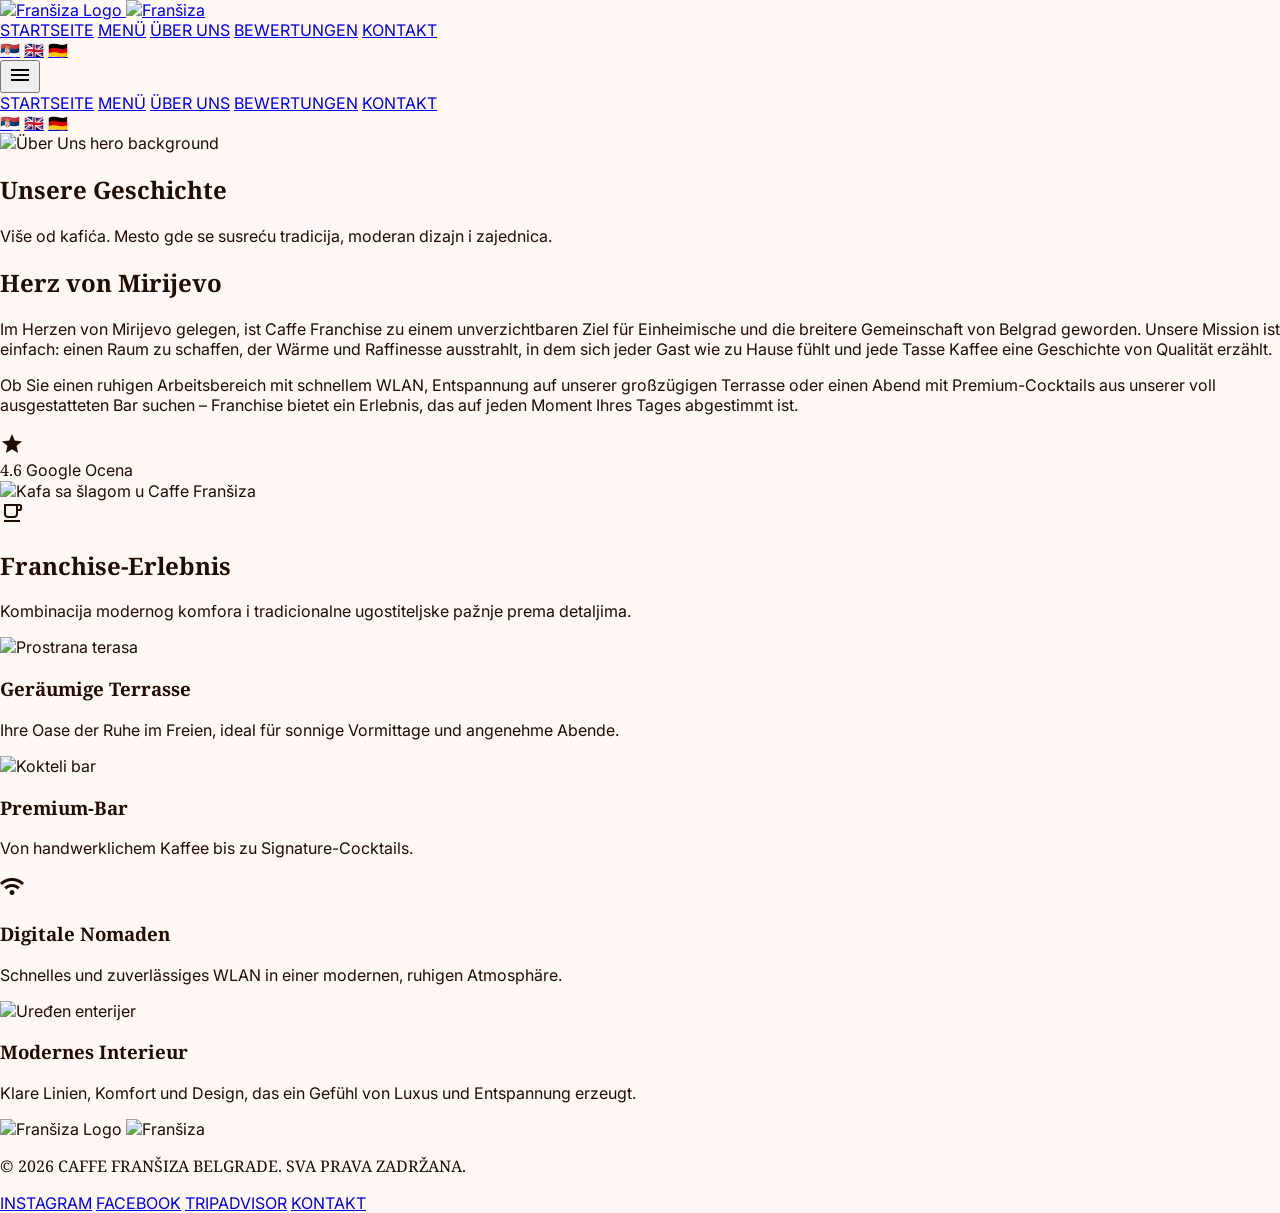
==== about-de.html @ 95c96c9f "Initial website publish: Caffe Fransiza" ====
﻿<!DOCTYPE html>
<html lang="de">
<head>
    <meta charset="utf-8">
    <meta content="width=device-width, initial-scale=1.0" name="viewport">
    <title>Über Uns | Caffe Franchise</title>
    <!-- Google Web Fonts -->
    <link rel="preconnect" href="https://fonts.googleapis.com">
    <link rel="preconnect" href="https://fonts.gstatic.com" crossorigin>
    <!-- Material Symbols -->
    <link href="https://fonts.googleapis.com/css2?family=Material+Symbols+Outlined:wght,FILL@100..700,0..1&display=swap" rel="stylesheet">
    <!-- Tailwind CSS CDN -->
    <script src="https://cdn.tailwindcss.com?plugins=forms,container-queries"></script>
    <script>
        tailwind.config = {
            darkMode: "class",
            theme: {
                extend: {
                    colors: {
                        primary: "#220b01",
                        "primary-container": "#3b1f0e",
                        secondary: "#7d5700",
                        "secondary-container": "#fdc664",
                        background: "#fff8f5",
                        surface: "#fff8f5",
                        "surface-container": "#fdeadf",
                        "surface-container-low": "#fff1e9",
                        "surface-container-high": "#f7e5d9",
                        "surface-container-highest": "#f1dfd4",
                        "on-primary": "#ffffff",
                        "on-surface": "#231a13",
                        "on-surface-variant": "#50443e",
                        outline: "#82746d",
                        "outline-variant": "#d4c3bb",
                    }
                }
            }
        }
    </script>
    <!-- Shared Stylesheets -->
    <link rel="stylesheet" href="style.css">
</head>
<body class="bg-[#FFFDF9] text-on-surface antialiased overflow-x-hidden">
    <!-- Texture Overlay -->
    <div class="fixed inset-0 texture-overlay z-40"></div>

    <!-- TopNavBar -->
    <nav class="fixed top-0 w-full z-50 bg-[#FFFDF9]/90 dark:bg-[#1A0F07]/90 backdrop-blur-md border-b border-[#3B1F0E]/10 dark:border-[#EAE0D5]/10 shadow-sm dark:shadow-none transition-all duration-300">
        <div class="flex justify-between items-center max-w-7xl mx-auto px-8 py-6">
            <a href="index-de.html" class="flex items-center gap-2">
                <img src="https://lh3.googleusercontent.com/aida-public/[base64]" alt="Franšiza Logo" class="h-12 w-auto">
                <img src="https://lh3.googleusercontent.com/aida-public/[base64]" alt="Franšiza" class="h-6 w-auto ml-1 bg-black p-0.5 rounded-sm">
            </a>
                                                <div class="hidden md:flex gap-8 items-center">
                <a class="font-label-caps text-label-caps uppercase tracking-[0.2em] text-[#3B1F0E] dark:text-[#EAE0D5] hover:text-[#C5A059] transition-colors" href="index-de.html">STARTSEITE</a>
                <a class="font-label-caps text-label-caps uppercase tracking-[0.2em] text-[#3B1F0E] dark:text-[#EAE0D5] hover:text-[#C5A059] transition-colors" href="menu-de.html">MENÜ</a>
                <a class="font-label-caps text-label-caps uppercase tracking-[0.2em] text-[#C5A059] border-b border-[#C5A059] pb-1 hover:opacity-80 transition-opacity" href="about-de.html">ÜBER UNS</a>
                <a class="font-label-caps text-label-caps uppercase tracking-[0.2em] text-[#3B1F0E] dark:text-[#EAE0D5] hover:text-[#C5A059] transition-colors" href="reviews-de.html">BEWERTUNGEN</a>
                <a class="font-label-caps text-label-caps uppercase tracking-[0.2em] text-[#3B1F0E] dark:text-[#EAE0D5] hover:text-[#C5A059] transition-colors" href="contact-de.html">KONTAKT</a>
            </div>
            <div class="hidden md:flex items-center gap-3">
                    <a href="about.html" class="text-xl leading-none hover:opacity-80" aria-label="Srpski">🇷🇸</a>
                    <a href="about-en.html" class="text-xl leading-none hover:opacity-80" aria-label="English">🇬🇧</a>
                    <a href="about-de.html" class="text-xl leading-none hover:opacity-80" aria-label="Deutsch">🇩🇪</a>
                </div>
                                                <button id="mobile-menu-btn" class="md:hidden text-[#3B1F0E] dark:text-[#EAE0D5]">
                <span class="material-symbols-outlined text-2xl">menu</span>
            </button>
        <div id="mobile-menu" class="hidden md:hidden bg-[#FFFDF9] dark:bg-[#1A0F07] border-t border-[#3B1F0E]/10 dark:border-[#EAE0D5]/10 px-8 py-6 space-y-4">
            <a class="block font-label-caps text-label-caps uppercase tracking-[0.2em] text-[#3B1F0E] dark:text-[#EAE0D5] hover:text-[#C5A059] transition-colors" href="index-de.html">STARTSEITE</a>
            <a class="block font-label-caps text-label-caps uppercase tracking-[0.2em] text-[#3B1F0E] dark:text-[#EAE0D5] hover:text-[#C5A059] transition-colors" href="menu-de.html">MENÜ</a>
            <a class="block font-label-caps text-label-caps uppercase tracking-[0.2em] text-[#3B1F0E] dark:text-[#EAE0D5] hover:text-[#C5A059] transition-colors" href="about-de.html">ÜBER UNS</a>
            <a class="block font-label-caps text-label-caps uppercase tracking-[0.2em] text-[#3B1F0E] dark:text-[#EAE0D5] hover:text-[#C5A059] transition-colors" href="reviews-de.html">BEWERTUNGEN</a>
            <a class="block font-label-caps text-label-caps uppercase tracking-[0.2em] text-[#3B1F0E] dark:text-[#EAE0D5] hover:text-[#C5A059] transition-colors" href="contact-de.html">KONTAKT</a>
            <div class="flex items-center justify-center gap-3 py-4 border-t border-outline-variant/20">
                    <a href="about.html" class="text-2xl leading-none hover:opacity-80" aria-label="Srpski">🇷🇸</a>
                    <a href="about-en.html" class="text-2xl leading-none hover:opacity-80" aria-label="English">🇬🇧</a>
                    <a href="about-de.html" class="text-2xl leading-none hover:opacity-80" aria-label="Deutsch">🇩🇪</a>
                </div>
        </div>
    </nav>


    <!-- Hero Section -->
        <section class="relative min-h-[500px] md:min-h-[600px] flex items-center justify-center bg-surface-container-low overflow-hidden border-b border-outline-variant">
            <div class="absolute inset-0 z-0">
                <img alt="Über Uns hero background" class="w-full h-full object-cover opacity-80" src="https://lh3.googleusercontent.com/aida-public/[base64]">
                <div class="absolute inset-0 bg-primary/45 backdrop-blur-[2px]"></div>
            </div>
            <div class="relative z-10 text-center px-6 max-w-4xl mx-auto">
                <h1 class="font-serif text-5xl md:text-7xl text-on-primary font-bold mb-6 drop-shadow-lg">Unsere Geschichte</h1>
                <p class="font-body-lg text-lg md:text-2xl text-on-primary/90 max-w-2xl mx-auto drop-shadow-md leading-relaxed font-light">
                    Više od kafića. Mesto gde se susreću tradicija, moderan dizajn i zajednica.
                </p>
            </div>
        </section>

        <!-- Content Section 1: The Story -->
        <section class="py-24 px-8 max-w-7xl mx-auto">
            <div class="grid grid-cols-1 md:grid-cols-12 gap-12 items-center">
                <div class="md:col-span-6 md:col-start-2">
                    <h2 class="font-serif text-3xl md:text-4xl text-on-surface font-semibold mb-6">Herz von Mirijevo</h2>
                    <p class="font-body-md text-base text-on-surface-variant mb-6 leading-relaxed">
                        Im Herzen von Mirijevo gelegen, ist Caffe Franchise zu einem unverzichtbaren Ziel für Einheimische und die breitere Gemeinschaft von Belgrad geworden. Unsere Mission ist einfach: einen Raum zu schaffen, der Wärme und Raffinesse ausstrahlt, in dem sich jeder Gast wie zu Hause fühlt und jede Tasse Kaffee eine Geschichte von Qualität erzählt.
                    </p>
                    <p class="font-body-md text-base text-on-surface-variant mb-8 leading-relaxed">
                        Ob Sie einen ruhigen Arbeitsbereich mit schnellem WLAN, Entspannung auf unserer großzügigen Terrasse oder einen Abend mit Premium-Cocktails aus unserer voll ausgestatteten Bar suchen – Franchise bietet ein Erlebnis, das auf jeden Moment Ihres Tages abgestimmt ist.
                    </p>
                    <div class="inline-flex items-center gap-4 bg-surface-container-high px-6 py-4 rounded border border-outline-variant shadow-[0_4px_24px_rgba(59,31,14,0.05)]">
                        <span class="material-symbols-outlined text-secondary text-3xl icon-filled">star</span>
                        <div class="flex flex-col">
                            <span class="font-serif text-2xl font-bold leading-tight text-on-surface">4.6</span>
                            <span class="font-label-caps text-[10px] text-on-surface-variant">Google Ocena</span>
                        </div>
                    </div>
                </div>
                <div class="md:col-span-5 md:col-start-8">
                    <div class="relative w-full aspect-[4/5] rounded shadow-[0_12px_48px_rgba(59,31,14,0.1)] overflow-hidden border border-outline-variant/50">
                        <img alt="Kafa sa šlagom u Caffe Franšiza" class="w-full h-full object-cover" src="https://lh3.googleusercontent.com/aida-public/[base64]">
                    </div>
                </div>
            </div>
        </section>

        <!-- Divider -->
        <div class="max-w-4xl mx-auto px-8 py-4 flex items-center justify-center gap-6">
            <div class="h-px bg-outline-variant w-full max-w-[100px]"></div>
            <span class="material-symbols-outlined text-outline text-lg">local_cafe</span>
            <div class="h-px bg-outline-variant w-full max-w-[100px]"></div>
        </div>

        <!-- The Experience (Bento Grid) -->
        <section class="py-24 px-8 max-w-7xl mx-auto">
            <div class="text-center mb-16">
                <h2 class="font-serif text-3xl md:text-4xl text-on-surface font-semibold mb-3">Franchise-Erlebnis</h2>
                <p class="font-body-md text-base text-on-surface-variant max-w-2xl mx-auto">
                    Kombinacija modernog komfora i tradicionalne ugostiteljske pažnje prema detaljima.
                </p>
            </div>
            
            <div class="grid grid-cols-1 md:grid-cols-12 gap-6 auto-rows-[300px]">
                <!-- Large Card -->
                <div class="md:col-span-8 rounded bg-surface-container border border-outline-variant shadow-[0_4px_24px_rgba(59,31,14,0.03)] overflow-hidden relative group">
                    <div class="absolute inset-0">
                        <img alt="Prostrana terasa" class="w-full h-full object-cover transition-transform duration-700 group-hover:scale-105" src="https://lh3.googleusercontent.com/aida-public/[base64]">
                        <div class="absolute inset-0 bg-gradient-to-t from-primary/80 to-transparent"></div>
                    </div>
                    <div class="absolute bottom-0 left-0 p-8 w-full">
                        <h3 class="font-serif text-2xl text-on-primary mb-2">Geräumige Terrasse</h3>
                        <p class="font-body-md text-base text-on-primary/85 font-light">Ihre Oase der Ruhe im Freien, ideal für sonnige Vormittage und angenehme Abende.</p>
                    </div>
                </div>
                
                <!-- Small Card 1 -->
                <div class="md:col-span-4 rounded bg-surface-container border border-outline-variant shadow-[0_4px_24px_rgba(59,31,14,0.03)] overflow-hidden relative group">
                    <div class="absolute inset-0">
                        <img alt="Kokteli bar" class="w-full h-full object-cover transition-transform duration-700 group-hover:scale-105" src="https://lh3.googleusercontent.com/aida-public/[base64]">
                        <div class="absolute inset-0 bg-gradient-to-t from-primary/80 to-transparent"></div>
                    </div>
                    <div class="absolute bottom-0 left-0 p-6 w-full">
                        <h3 class="font-serif text-xl text-on-primary mb-1">Premium-Bar</h3>
                        <p class="font-body-md text-sm text-on-primary/85 font-light">Von handwerklichem Kaffee bis zu Signature-Cocktails.</p>
                    </div>
                </div>
                
                <!-- Small Card 2 -->
                <div class="md:col-span-4 rounded bg-surface-container border border-outline-variant shadow-[0_4px_24px_rgba(59,31,14,0.03)] p-6 flex flex-col justify-center items-center text-center relative overflow-hidden bg-[url('[data-uri]')]">
                    <span class="material-symbols-outlined text-secondary text-5xl mb-4 icon-filled">wifi</span>
                    <h3 class="font-serif text-xl text-on-surface mb-2 font-semibold">Digitale Nomaden</h3>
                    <p class="font-body-md text-sm text-on-surface-variant leading-relaxed">Schnelles und zuverlässiges WLAN in einer modernen, ruhigen Atmosphäre.</p>
                </div>
                
                <!-- Medium Card -->
                <div class="md:col-span-8 rounded bg-surface-container border border-outline-variant shadow-[0_4px_24px_rgba(59,31,14,0.03)] overflow-hidden relative group">
                    <div class="absolute inset-0">
                        <img alt="Uređen enterijer" class="w-full h-full object-cover transition-transform duration-700 group-hover:scale-105" src="https://lh3.googleusercontent.com/aida-public/[base64]">
                        <div class="absolute inset-0 bg-gradient-to-t from-primary/80 to-transparent"></div>
                    </div>
                    <div class="absolute bottom-0 left-0 p-8 w-full">
                        <h3 class="font-serif text-2xl text-on-primary mb-2">Modernes Interieur</h3>
                        <p class="font-body-md text-base text-on-primary/85 font-light">Klare Linien, Komfort und Design, das ein Gefühl von Luxus und Entspannung erzeugt.</p>
                    </div>
                </div>
            </div>
        </section>
    </main>

    <!-- Footer -->
    <footer class="bg-[#3B1F0E] dark:bg-[#1A0F07] w-full py-16 px-8 border-t border-[#C5A059]/20 transition-colors duration-300">
        <div class="max-w-7xl mx-auto flex flex-col md:flex-row justify-between items-center gap-8 text-center md:text-left">
            <div class="flex flex-col items-center md:items-start">
                <div class="flex items-center gap-2 mb-4 justify-center md:justify-start">
                    <img src="https://lh3.googleusercontent.com/aida-public/[base64]" alt="Franšiza Logo" class="h-10 w-auto">
                    <img src="https://lh3.googleusercontent.com/aida-public/[base64]" alt="Franšiza" class="h-5 w-auto ml-1 bg-black p-0.5 rounded-sm">
                </div>
                <p class="text-[#EAE0D5]/60 font-serif text-xs uppercase tracking-widest mt-2">© 2026 CAFFE FRANŠIZA BELGRADE. SVA PRAVA ZADRŽANA.</p>
            </div>
            <div class="flex flex-wrap justify-center gap-6">
                <a class="font-label-caps text-[10px] uppercase tracking-[0.2em] text-[#EAE0D5]/60 hover:text-[#C5A059] transition-colors" href="#">INSTAGRAM</a>
                <a class="font-label-caps text-[10px] uppercase tracking-[0.2em] text-[#EAE0D5]/60 hover:text-[#C5A059] transition-colors" href="#">FACEBOOK</a>
                <a class="font-label-caps text-[10px] uppercase tracking-[0.2em] text-[#EAE0D5]/60 hover:text-[#C5A059] transition-colors" href="#">TRIPADVISOR</a>
                <a class="font-label-caps text-[10px] uppercase tracking-[0.2em] text-[#EAE0D5]/60 hover:text-[#C5A059] transition-colors" href="kontakt.html">KONTAKT</a>
            </div>
        </div>
    </footer>

    <!-- Shared Javascript -->
    <script src="app.js"></script>
</body>
</html>
---- style.css ----
@import url('https://fonts.googleapis.com/css2?family=Inter:wght@300;400;600;700;800&family=Noto+Serif:ital,wght@0,400;0,600;0,700;1,400&display=swap');

* {
  box-sizing: border-box;
}

html, body {
  margin: 0;
  padding: 0;
}

:root {
  --color-primary: #220b01;
  --color-secondary: #7d5700;
  --color-cream: #fff8f5;
  --color-cream-dim: #e9d7cb;
  --color-espresso-dark: #3b1f0e;
  --color-gold: #c5a059;
}

body {
  font-family: 'Inter', sans-serif;
  background-color: var(--color-cream);
  color: var(--color-primary);
}

h1, h2, h3, h4, .font-serif {
  font-family: 'Noto Serif', serif;
}

/* Custom Scrollbar Hiding */
.hide-scrollbar::-webkit-scrollbar {
  display: none;
}
.hide-scrollbar {
  -ms-overflow-style: none;
  scrollbar-width: none;
}

/* Texture Overlay */
.texture-overlay {
  background-image: url('data:image/svg+xml,%3Csvg viewBox="0 0 200 200" xmlns="http://www.w3.org/2000/svg"%3E%3Cfilter id="noiseFilter"%3E%3CfeTurbulence type="fractalNoise" baseFrequency="0.65" numOctaves="3" stitchTiles="stitch"/%3E%3C/filter%3E%3Crect width="100%25" height="100%25" filter="url(%23noiseFilter)" opacity="0.02"/%3E%3C/svg%3E');
  pointer-events: none;
}

/* Ambient Soft Shadows using Espresso Tint */
.ambient-shadow {
  box-shadow: 0 20px 40px -10px rgba(59, 31, 14, 0.06);
}

/* Smooth Transitions & Animations */
.fade-in {
  animation: fadeIn 0.6s cubic-bezier(0.16, 1, 0.3, 1) forwards;
}

@keyframes fadeIn {
  from {
    opacity: 0;
    transform: translateY(16px);
  }
  to {
    opacity: 1;
    transform: translateY(0);
  }
}

/* Micro-interactions */
.btn-premium {
  transition: all 0.3s cubic-bezier(0.16, 1, 0.3, 1);
}

.btn-premium:hover {
  transform: translateY(-2px);
  box-shadow: 0 8px 24px rgba(125, 87, 0, 0.15);
}

.btn-premium:active {
  transform: translateY(0);
}

.nav-link {
  position: relative;
}

.nav-link::after {
  content: '';
  position: absolute;
  bottom: -4px;
  left: 0;
  width: 100%;
  height: 1px;
  background-color: var(--color-gold);
  transform: scaleX(0);
  transform-origin: right;
  transition: transform 0.3s ease;
}

.nav-link:hover::after {
  transform: scaleX(1);
  transform-origin: left;
}

/* Custom dot leader decoration spacing */
.dot-leader {
  flex-grow: 1;
  border-bottom: 1px dotted rgba(130, 116, 109, 0.4);
  margin: 0 8px 4px 8px;
}

/* Material Symbols fill variants */
.icon-filled {
  font-variation-settings: 'FILL' 1, 'wght' 400, 'GRAD' 0, 'opsz' 24;
}

.icon-half-filled {
  font-variation-settings: 'FILL' 0.5, 'wght' 400, 'GRAD' 0, 'opsz' 24;
}
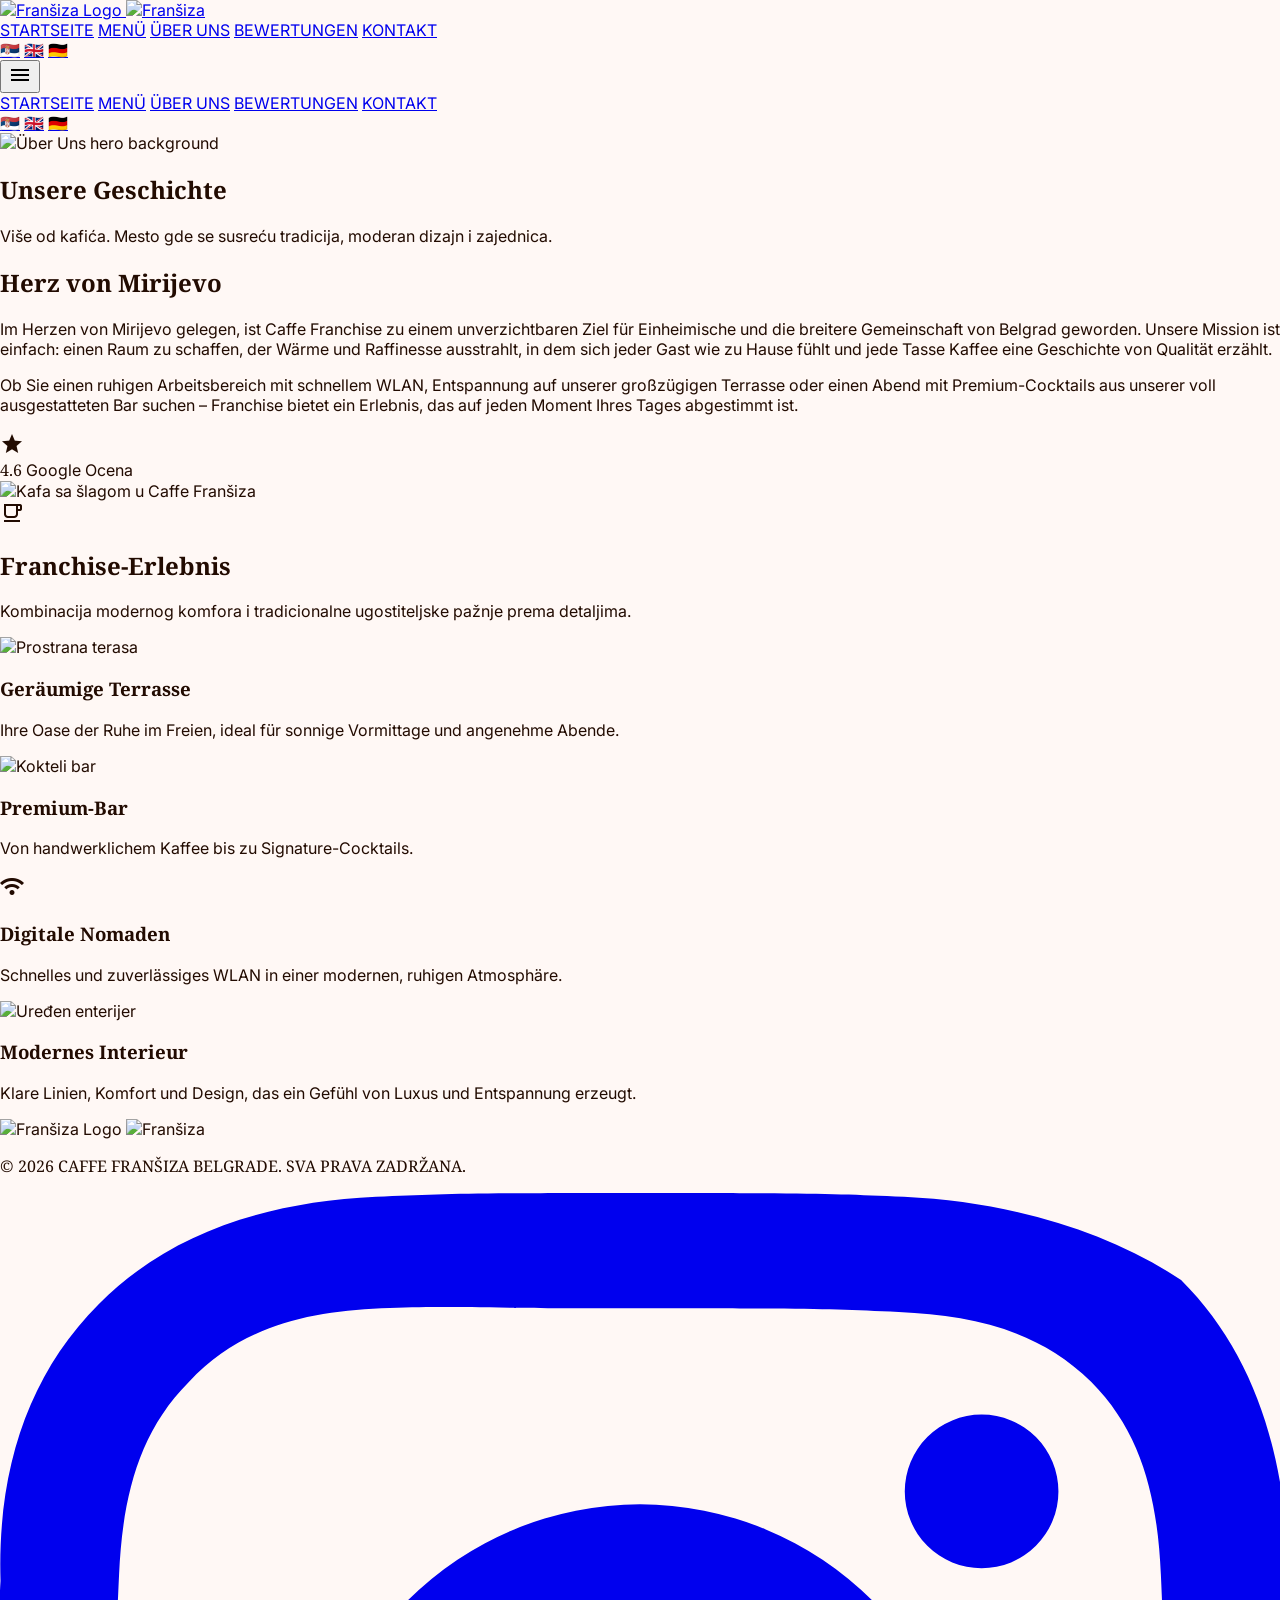
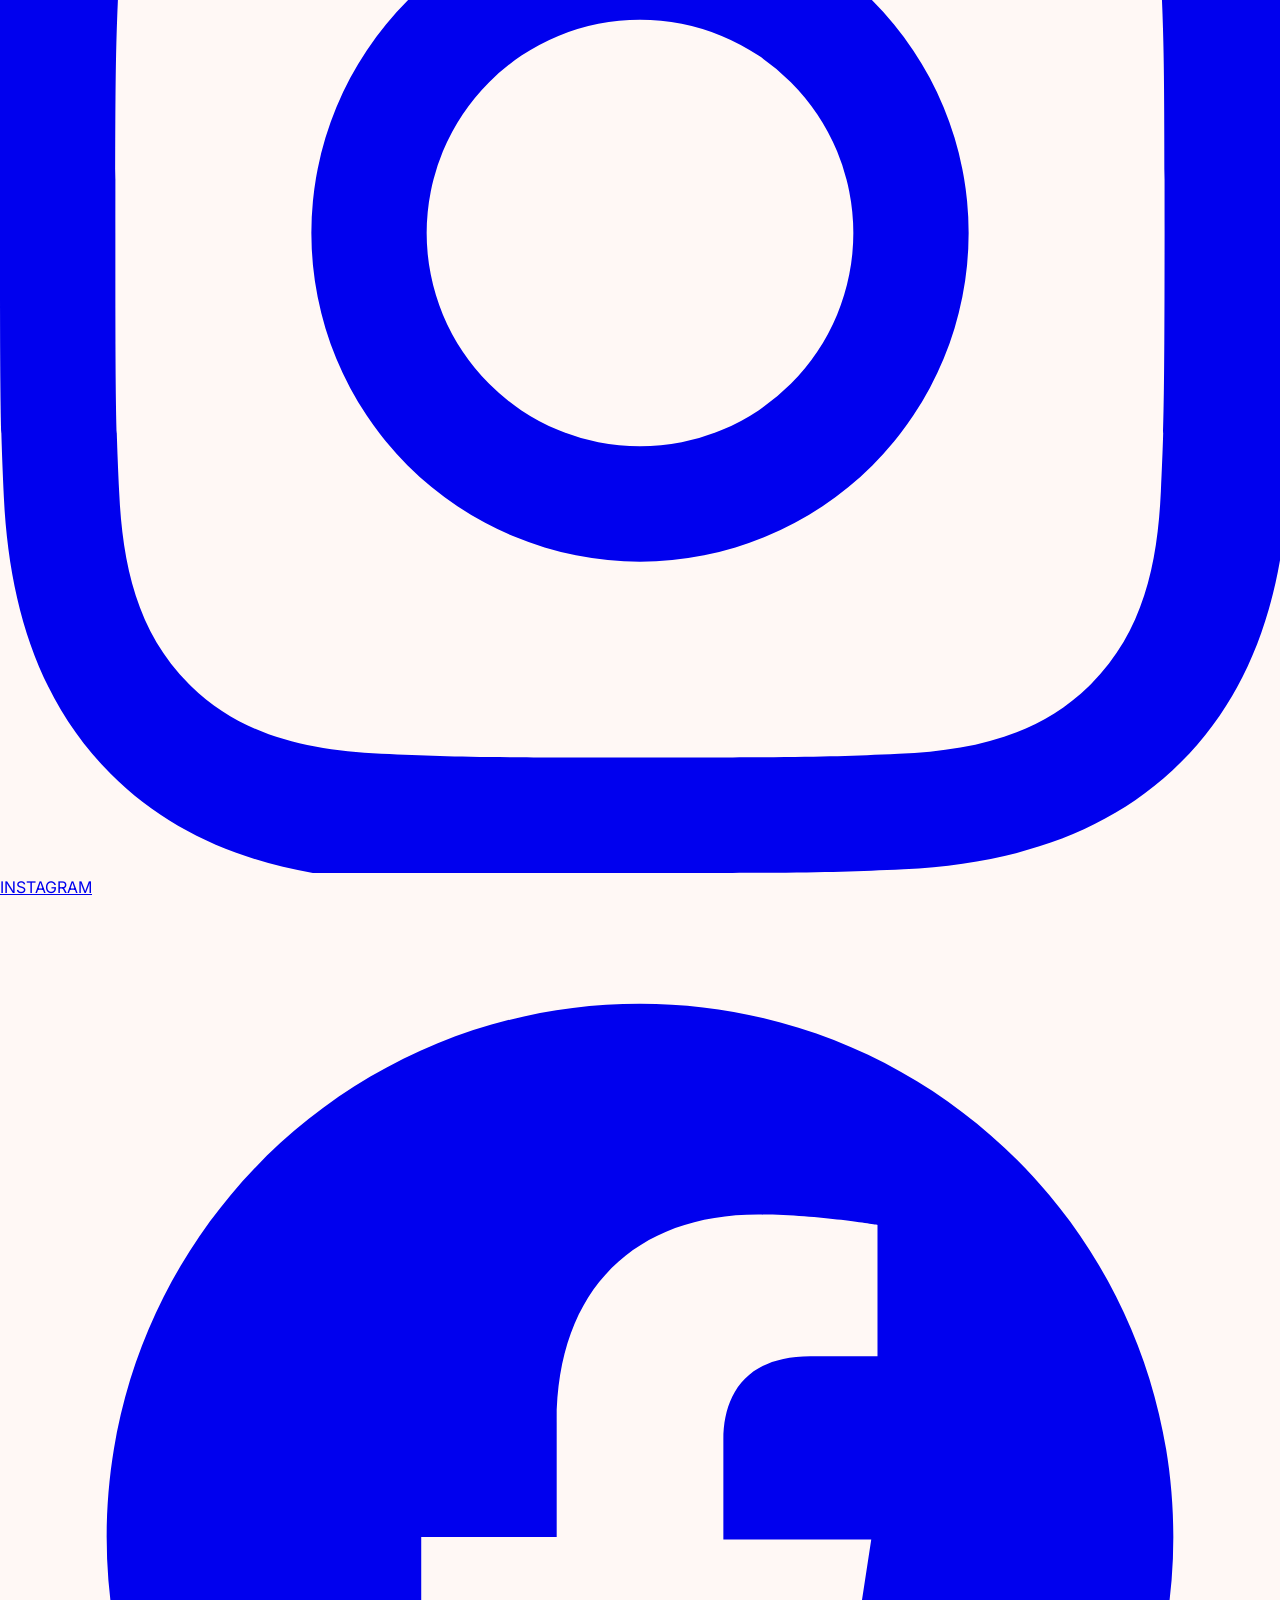
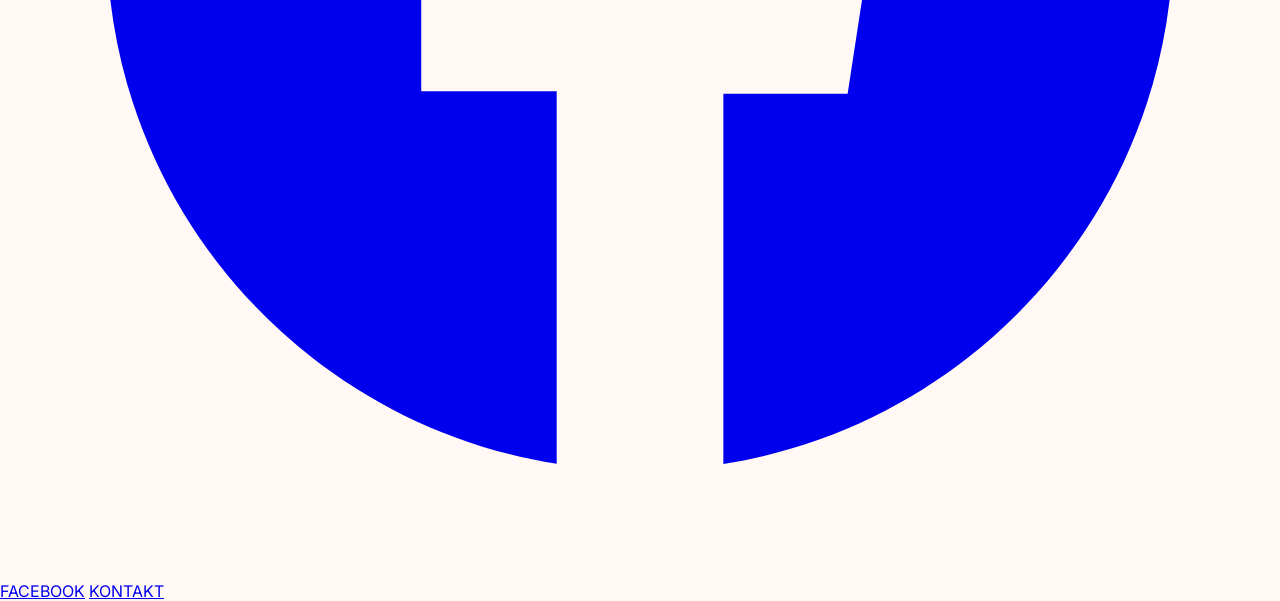
==== commit 628d423b: "Fix nav links, social media, remove TripAdvisor, add FB/IG icons" ====
--- a/about-de.html
+++ b/about-de.html
@@ -1,210 +1,210 @@
-﻿<!DOCTYPE html>
-<html lang="de">
-<head>
-    <meta charset="utf-8">
-    <meta content="width=device-width, initial-scale=1.0" name="viewport">
-    <title>Über Uns | Caffe Franchise</title>
-    <!-- Google Web Fonts -->
-    <link rel="preconnect" href="https://fonts.googleapis.com">
-    <link rel="preconnect" href="https://fonts.gstatic.com" crossorigin>
-    <!-- Material Symbols -->
-    <link href="https://fonts.googleapis.com/css2?family=Material+Symbols+Outlined:wght,FILL@100..700,0..1&display=swap" rel="stylesheet">
-    <!-- Tailwind CSS CDN -->
-    <script src="https://cdn.tailwindcss.com?plugins=forms,container-queries"></script>
-    <script>
-        tailwind.config = {
-            darkMode: "class",
-            theme: {
-                extend: {
-                    colors: {
-                        primary: "#220b01",
-                        "primary-container": "#3b1f0e",
-                        secondary: "#7d5700",
-                        "secondary-container": "#fdc664",
-                        background: "#fff8f5",
-                        surface: "#fff8f5",
-                        "surface-container": "#fdeadf",
-                        "surface-container-low": "#fff1e9",
-                        "surface-container-high": "#f7e5d9",
-                        "surface-container-highest": "#f1dfd4",
-                        "on-primary": "#ffffff",
-                        "on-surface": "#231a13",
-                        "on-surface-variant": "#50443e",
-                        outline: "#82746d",
-                        "outline-variant": "#d4c3bb",
-                    }
-                }
-            }
-        }
-    </script>
-    <!-- Shared Stylesheets -->
-    <link rel="stylesheet" href="style.css">
-</head>
-<body class="bg-[#FFFDF9] text-on-surface antialiased overflow-x-hidden">
-    <!-- Texture Overlay -->
-    <div class="fixed inset-0 texture-overlay z-40"></div>
-
-    <!-- TopNavBar -->
-    <nav class="fixed top-0 w-full z-50 bg-[#FFFDF9]/90 dark:bg-[#1A0F07]/90 backdrop-blur-md border-b border-[#3B1F0E]/10 dark:border-[#EAE0D5]/10 shadow-sm dark:shadow-none transition-all duration-300">
-        <div class="flex justify-between items-center max-w-7xl mx-auto px-8 py-6">
-            <a href="index-de.html" class="flex items-center gap-2">
-                <img src="https://lh3.googleusercontent.com/aida-public/[base64]" alt="Franšiza Logo" class="h-12 w-auto">
-                <img src="https://lh3.googleusercontent.com/aida-public/[base64]" alt="Franšiza" class="h-6 w-auto ml-1 bg-black p-0.5 rounded-sm">
-            </a>
-                                                <div class="hidden md:flex gap-8 items-center">
-                <a class="font-label-caps text-label-caps uppercase tracking-[0.2em] text-[#3B1F0E] dark:text-[#EAE0D5] hover:text-[#C5A059] transition-colors" href="index-de.html">STARTSEITE</a>
-                <a class="font-label-caps text-label-caps uppercase tracking-[0.2em] text-[#3B1F0E] dark:text-[#EAE0D5] hover:text-[#C5A059] transition-colors" href="menu-de.html">MENÜ</a>
-                <a class="font-label-caps text-label-caps uppercase tracking-[0.2em] text-[#C5A059] border-b border-[#C5A059] pb-1 hover:opacity-80 transition-opacity" href="about-de.html">ÜBER UNS</a>
-                <a class="font-label-caps text-label-caps uppercase tracking-[0.2em] text-[#3B1F0E] dark:text-[#EAE0D5] hover:text-[#C5A059] transition-colors" href="reviews-de.html">BEWERTUNGEN</a>
-                <a class="font-label-caps text-label-caps uppercase tracking-[0.2em] text-[#3B1F0E] dark:text-[#EAE0D5] hover:text-[#C5A059] transition-colors" href="contact-de.html">KONTAKT</a>
-            </div>
-            <div class="hidden md:flex items-center gap-3">
-                    <a href="about.html" class="text-xl leading-none hover:opacity-80" aria-label="Srpski">🇷🇸</a>
-                    <a href="about-en.html" class="text-xl leading-none hover:opacity-80" aria-label="English">🇬🇧</a>
-                    <a href="about-de.html" class="text-xl leading-none hover:opacity-80" aria-label="Deutsch">🇩🇪</a>
-                </div>
-                                                <button id="mobile-menu-btn" class="md:hidden text-[#3B1F0E] dark:text-[#EAE0D5]">
-                <span class="material-symbols-outlined text-2xl">menu</span>
-            </button>
-        <div id="mobile-menu" class="hidden md:hidden bg-[#FFFDF9] dark:bg-[#1A0F07] border-t border-[#3B1F0E]/10 dark:border-[#EAE0D5]/10 px-8 py-6 space-y-4">
-            <a class="block font-label-caps text-label-caps uppercase tracking-[0.2em] text-[#3B1F0E] dark:text-[#EAE0D5] hover:text-[#C5A059] transition-colors" href="index-de.html">STARTSEITE</a>
-            <a class="block font-label-caps text-label-caps uppercase tracking-[0.2em] text-[#3B1F0E] dark:text-[#EAE0D5] hover:text-[#C5A059] transition-colors" href="menu-de.html">MENÜ</a>
-            <a class="block font-label-caps text-label-caps uppercase tracking-[0.2em] text-[#3B1F0E] dark:text-[#EAE0D5] hover:text-[#C5A059] transition-colors" href="about-de.html">ÜBER UNS</a>
-            <a class="block font-label-caps text-label-caps uppercase tracking-[0.2em] text-[#3B1F0E] dark:text-[#EAE0D5] hover:text-[#C5A059] transition-colors" href="reviews-de.html">BEWERTUNGEN</a>
-            <a class="block font-label-caps text-label-caps uppercase tracking-[0.2em] text-[#3B1F0E] dark:text-[#EAE0D5] hover:text-[#C5A059] transition-colors" href="contact-de.html">KONTAKT</a>
-            <div class="flex items-center justify-center gap-3 py-4 border-t border-outline-variant/20">
-                    <a href="about.html" class="text-2xl leading-none hover:opacity-80" aria-label="Srpski">🇷🇸</a>
-                    <a href="about-en.html" class="text-2xl leading-none hover:opacity-80" aria-label="English">🇬🇧</a>
-                    <a href="about-de.html" class="text-2xl leading-none hover:opacity-80" aria-label="Deutsch">🇩🇪</a>
-                </div>
-        </div>
-    </nav>
-
-
-    <!-- Hero Section -->
-        <section class="relative min-h-[500px] md:min-h-[600px] flex items-center justify-center bg-surface-container-low overflow-hidden border-b border-outline-variant">
-            <div class="absolute inset-0 z-0">
-                <img alt="Über Uns hero background" class="w-full h-full object-cover opacity-80" src="https://lh3.googleusercontent.com/aida-public/[base64]">
-                <div class="absolute inset-0 bg-primary/45 backdrop-blur-[2px]"></div>
-            </div>
-            <div class="relative z-10 text-center px-6 max-w-4xl mx-auto">
-                <h1 class="font-serif text-5xl md:text-7xl text-on-primary font-bold mb-6 drop-shadow-lg">Unsere Geschichte</h1>
-                <p class="font-body-lg text-lg md:text-2xl text-on-primary/90 max-w-2xl mx-auto drop-shadow-md leading-relaxed font-light">
-                    Više od kafića. Mesto gde se susreću tradicija, moderan dizajn i zajednica.
-                </p>
-            </div>
-        </section>
-
-        <!-- Content Section 1: The Story -->
-        <section class="py-24 px-8 max-w-7xl mx-auto">
-            <div class="grid grid-cols-1 md:grid-cols-12 gap-12 items-center">
-                <div class="md:col-span-6 md:col-start-2">
-                    <h2 class="font-serif text-3xl md:text-4xl text-on-surface font-semibold mb-6">Herz von Mirijevo</h2>
-                    <p class="font-body-md text-base text-on-surface-variant mb-6 leading-relaxed">
-                        Im Herzen von Mirijevo gelegen, ist Caffe Franchise zu einem unverzichtbaren Ziel für Einheimische und die breitere Gemeinschaft von Belgrad geworden. Unsere Mission ist einfach: einen Raum zu schaffen, der Wärme und Raffinesse ausstrahlt, in dem sich jeder Gast wie zu Hause fühlt und jede Tasse Kaffee eine Geschichte von Qualität erzählt.
-                    </p>
-                    <p class="font-body-md text-base text-on-surface-variant mb-8 leading-relaxed">
-                        Ob Sie einen ruhigen Arbeitsbereich mit schnellem WLAN, Entspannung auf unserer großzügigen Terrasse oder einen Abend mit Premium-Cocktails aus unserer voll ausgestatteten Bar suchen – Franchise bietet ein Erlebnis, das auf jeden Moment Ihres Tages abgestimmt ist.
-                    </p>
-                    <div class="inline-flex items-center gap-4 bg-surface-container-high px-6 py-4 rounded border border-outline-variant shadow-[0_4px_24px_rgba(59,31,14,0.05)]">
-                        <span class="material-symbols-outlined text-secondary text-3xl icon-filled">star</span>
-                        <div class="flex flex-col">
-                            <span class="font-serif text-2xl font-bold leading-tight text-on-surface">4.6</span>
-                            <span class="font-label-caps text-[10px] text-on-surface-variant">Google Ocena</span>
-                        </div>
-                    </div>
-                </div>
-                <div class="md:col-span-5 md:col-start-8">
-                    <div class="relative w-full aspect-[4/5] rounded shadow-[0_12px_48px_rgba(59,31,14,0.1)] overflow-hidden border border-outline-variant/50">
-                        <img alt="Kafa sa šlagom u Caffe Franšiza" class="w-full h-full object-cover" src="https://lh3.googleusercontent.com/aida-public/[base64]">
-                    </div>
-                </div>
-            </div>
-        </section>
-
-        <!-- Divider -->
-        <div class="max-w-4xl mx-auto px-8 py-4 flex items-center justify-center gap-6">
-            <div class="h-px bg-outline-variant w-full max-w-[100px]"></div>
-            <span class="material-symbols-outlined text-outline text-lg">local_cafe</span>
-            <div class="h-px bg-outline-variant w-full max-w-[100px]"></div>
-        </div>
-
-        <!-- The Experience (Bento Grid) -->
-        <section class="py-24 px-8 max-w-7xl mx-auto">
-            <div class="text-center mb-16">
-                <h2 class="font-serif text-3xl md:text-4xl text-on-surface font-semibold mb-3">Franchise-Erlebnis</h2>
-                <p class="font-body-md text-base text-on-surface-variant max-w-2xl mx-auto">
-                    Kombinacija modernog komfora i tradicionalne ugostiteljske pažnje prema detaljima.
-                </p>
-            </div>
-            
-            <div class="grid grid-cols-1 md:grid-cols-12 gap-6 auto-rows-[300px]">
-                <!-- Large Card -->
-                <div class="md:col-span-8 rounded bg-surface-container border border-outline-variant shadow-[0_4px_24px_rgba(59,31,14,0.03)] overflow-hidden relative group">
-                    <div class="absolute inset-0">
-                        <img alt="Prostrana terasa" class="w-full h-full object-cover transition-transform duration-700 group-hover:scale-105" src="https://lh3.googleusercontent.com/aida-public/[base64]">
-                        <div class="absolute inset-0 bg-gradient-to-t from-primary/80 to-transparent"></div>
-                    </div>
-                    <div class="absolute bottom-0 left-0 p-8 w-full">
-                        <h3 class="font-serif text-2xl text-on-primary mb-2">Geräumige Terrasse</h3>
-                        <p class="font-body-md text-base text-on-primary/85 font-light">Ihre Oase der Ruhe im Freien, ideal für sonnige Vormittage und angenehme Abende.</p>
-                    </div>
-                </div>
-                
-                <!-- Small Card 1 -->
-                <div class="md:col-span-4 rounded bg-surface-container border border-outline-variant shadow-[0_4px_24px_rgba(59,31,14,0.03)] overflow-hidden relative group">
-                    <div class="absolute inset-0">
-                        <img alt="Kokteli bar" class="w-full h-full object-cover transition-transform duration-700 group-hover:scale-105" src="https://lh3.googleusercontent.com/aida-public/[base64]">
-                        <div class="absolute inset-0 bg-gradient-to-t from-primary/80 to-transparent"></div>
-                    </div>
-                    <div class="absolute bottom-0 left-0 p-6 w-full">
-                        <h3 class="font-serif text-xl text-on-primary mb-1">Premium-Bar</h3>
-                        <p class="font-body-md text-sm text-on-primary/85 font-light">Von handwerklichem Kaffee bis zu Signature-Cocktails.</p>
-                    </div>
-                </div>
-                
-                <!-- Small Card 2 -->
-                <div class="md:col-span-4 rounded bg-surface-container border border-outline-variant shadow-[0_4px_24px_rgba(59,31,14,0.03)] p-6 flex flex-col justify-center items-center text-center relative overflow-hidden bg-[url('[data-uri]')]">
-                    <span class="material-symbols-outlined text-secondary text-5xl mb-4 icon-filled">wifi</span>
-                    <h3 class="font-serif text-xl text-on-surface mb-2 font-semibold">Digitale Nomaden</h3>
-                    <p class="font-body-md text-sm text-on-surface-variant leading-relaxed">Schnelles und zuverlässiges WLAN in einer modernen, ruhigen Atmosphäre.</p>
-                </div>
-                
-                <!-- Medium Card -->
-                <div class="md:col-span-8 rounded bg-surface-container border border-outline-variant shadow-[0_4px_24px_rgba(59,31,14,0.03)] overflow-hidden relative group">
-                    <div class="absolute inset-0">
-                        <img alt="Uređen enterijer" class="w-full h-full object-cover transition-transform duration-700 group-hover:scale-105" src="https://lh3.googleusercontent.com/aida-public/[base64]">
-                        <div class="absolute inset-0 bg-gradient-to-t from-primary/80 to-transparent"></div>
-                    </div>
-                    <div class="absolute bottom-0 left-0 p-8 w-full">
-                        <h3 class="font-serif text-2xl text-on-primary mb-2">Modernes Interieur</h3>
-                        <p class="font-body-md text-base text-on-primary/85 font-light">Klare Linien, Komfort und Design, das ein Gefühl von Luxus und Entspannung erzeugt.</p>
-                    </div>
-                </div>
-            </div>
-        </section>
-    </main>
-
-    <!-- Footer -->
-    <footer class="bg-[#3B1F0E] dark:bg-[#1A0F07] w-full py-16 px-8 border-t border-[#C5A059]/20 transition-colors duration-300">
-        <div class="max-w-7xl mx-auto flex flex-col md:flex-row justify-between items-center gap-8 text-center md:text-left">
-            <div class="flex flex-col items-center md:items-start">
-                <div class="flex items-center gap-2 mb-4 justify-center md:justify-start">
-                    <img src="https://lh3.googleusercontent.com/aida-public/[base64]" alt="Franšiza Logo" class="h-10 w-auto">
-                    <img src="https://lh3.googleusercontent.com/aida-public/[base64]" alt="Franšiza" class="h-5 w-auto ml-1 bg-black p-0.5 rounded-sm">
-                </div>
-                <p class="text-[#EAE0D5]/60 font-serif text-xs uppercase tracking-widest mt-2">© 2026 CAFFE FRANŠIZA BELGRADE. SVA PRAVA ZADRŽANA.</p>
-            </div>
-            <div class="flex flex-wrap justify-center gap-6">
-                <a class="font-label-caps text-[10px] uppercase tracking-[0.2em] text-[#EAE0D5]/60 hover:text-[#C5A059] transition-colors" href="#">INSTAGRAM</a>
-                <a class="font-label-caps text-[10px] uppercase tracking-[0.2em] text-[#EAE0D5]/60 hover:text-[#C5A059] transition-colors" href="#">FACEBOOK</a>
-                <a class="font-label-caps text-[10px] uppercase tracking-[0.2em] text-[#EAE0D5]/60 hover:text-[#C5A059] transition-colors" href="#">TRIPADVISOR</a>
-                <a class="font-label-caps text-[10px] uppercase tracking-[0.2em] text-[#EAE0D5]/60 hover:text-[#C5A059] transition-colors" href="kontakt.html">KONTAKT</a>
-            </div>
-        </div>
-    </footer>
-
-    <!-- Shared Javascript -->
-    <script src="app.js"></script>
-</body>
-</html>
+﻿<!DOCTYPE html>
+<html lang="de">
+<head>
+    <meta charset="utf-8">
+    <meta content="width=device-width, initial-scale=1.0" name="viewport">
+    <title>Über Uns | Caffe Franchise</title>
+    <!-- Google Web Fonts -->
+    <link rel="preconnect" href="https://fonts.googleapis.com">
+    <link rel="preconnect" href="https://fonts.gstatic.com" crossorigin>
+    <!-- Material Symbols -->
+    <link href="https://fonts.googleapis.com/css2?family=Material+Symbols+Outlined:wght,FILL@100..700,0..1&display=swap" rel="stylesheet">
+    <!-- Tailwind CSS CDN -->
+    <script src="https://cdn.tailwindcss.com?plugins=forms,container-queries"></script>
+    <script>
+        tailwind.config = {
+            darkMode: "class",
+            theme: {
+                extend: {
+                    colors: {
+                        primary: "#220b01",
+                        "primary-container": "#3b1f0e",
+                        secondary: "#7d5700",
+                        "secondary-container": "#fdc664",
+                        background: "#fff8f5",
+                        surface: "#fff8f5",
+                        "surface-container": "#fdeadf",
+                        "surface-container-low": "#fff1e9",
+                        "surface-container-high": "#f7e5d9",
+                        "surface-container-highest": "#f1dfd4",
+                        "on-primary": "#ffffff",
+                        "on-surface": "#231a13",
+                        "on-surface-variant": "#50443e",
+                        outline: "#82746d",
+                        "outline-variant": "#d4c3bb",
+                    }
+                }
+            }
+        }
+    </script>
+    <!-- Shared Stylesheets -->
+    <link rel="stylesheet" href="style.css">
+</head>
+<body class="bg-[#FFFDF9] text-on-surface antialiased overflow-x-hidden">
+    <!-- Texture Overlay -->
+    <div class="fixed inset-0 texture-overlay z-40"></div>
+
+    <!-- TopNavBar -->
+    <nav class="fixed top-0 w-full z-50 bg-[#FFFDF9]/90 dark:bg-[#1A0F07]/90 backdrop-blur-md border-b border-[#3B1F0E]/10 dark:border-[#EAE0D5]/10 shadow-sm dark:shadow-none transition-all duration-300">
+        <div class="flex justify-between items-center max-w-7xl mx-auto px-8 py-6">
+            <a href="index-de.html" class="flex items-center gap-2">
+                <img src="https://lh3.googleusercontent.com/aida-public/[base64]" alt="Franšiza Logo" class="h-12 w-auto">
+                <img src="https://lh3.googleusercontent.com/aida-public/[base64]" alt="Franšiza" class="h-6 w-auto ml-1 bg-black p-0.5 rounded-sm">
+            </a>
+                                                <div class="hidden md:flex gap-8 items-center">
+                <a class="font-label-caps text-label-caps uppercase tracking-[0.2em] text-[#3B1F0E] dark:text-[#EAE0D5] hover:text-[#C5A059] transition-colors" href="index-de.html">STARTSEITE</a>
+                <a class="font-label-caps text-label-caps uppercase tracking-[0.2em] text-[#3B1F0E] dark:text-[#EAE0D5] hover:text-[#C5A059] transition-colors" href="menu-de.html">MENÜ</a>
+                <a class="font-label-caps text-label-caps uppercase tracking-[0.2em] text-[#C5A059] border-b border-[#C5A059] pb-1 hover:opacity-80 transition-opacity" href="about-de.html">ÜBER UNS</a>
+                <a class="font-label-caps text-label-caps uppercase tracking-[0.2em] text-[#3B1F0E] dark:text-[#EAE0D5] hover:text-[#C5A059] transition-colors" href="reviews-de.html">BEWERTUNGEN</a>
+                <a class="font-label-caps text-label-caps uppercase tracking-[0.2em] text-[#3B1F0E] dark:text-[#EAE0D5] hover:text-[#C5A059] transition-colors" href="contact-de.html">KONTAKT</a>
+            </div>
+            <div class="hidden md:flex items-center gap-3">
+                    <a href="about.html" class="text-xl leading-none hover:opacity-80" aria-label="Srpski">🇷🇸</a>
+                    <a href="about-en.html" class="text-xl leading-none hover:opacity-80" aria-label="English">🇬🇧</a>
+                    <a href="about-de.html" class="text-xl leading-none hover:opacity-80" aria-label="Deutsch">🇩🇪</a>
+                </div>
+                                                <button id="mobile-menu-btn" class="md:hidden text-[#3B1F0E] dark:text-[#EAE0D5]">
+                <span class="material-symbols-outlined text-2xl">menu</span>
+            </button>
+        <div id="mobile-menu" class="hidden md:hidden bg-[#FFFDF9] dark:bg-[#1A0F07] border-t border-[#3B1F0E]/10 dark:border-[#EAE0D5]/10 px-8 py-6 space-y-4">
+            <a class="block font-label-caps text-label-caps uppercase tracking-[0.2em] text-[#3B1F0E] dark:text-[#EAE0D5] hover:text-[#C5A059] transition-colors" href="index-de.html">STARTSEITE</a>
+            <a class="block font-label-caps text-label-caps uppercase tracking-[0.2em] text-[#3B1F0E] dark:text-[#EAE0D5] hover:text-[#C5A059] transition-colors" href="menu-de.html">MENÜ</a>
+            <a class="block font-label-caps text-label-caps uppercase tracking-[0.2em] text-[#3B1F0E] dark:text-[#EAE0D5] hover:text-[#C5A059] transition-colors" href="about-de.html">ÜBER UNS</a>
+            <a class="block font-label-caps text-label-caps uppercase tracking-[0.2em] text-[#3B1F0E] dark:text-[#EAE0D5] hover:text-[#C5A059] transition-colors" href="reviews-de.html">BEWERTUNGEN</a>
+            <a class="block font-label-caps text-label-caps uppercase tracking-[0.2em] text-[#3B1F0E] dark:text-[#EAE0D5] hover:text-[#C5A059] transition-colors" href="contact-de.html">KONTAKT</a>
+            <div class="flex items-center justify-center gap-3 py-4 border-t border-outline-variant/20">
+                    <a href="about.html" class="text-2xl leading-none hover:opacity-80" aria-label="Srpski">🇷🇸</a>
+                    <a href="about-en.html" class="text-2xl leading-none hover:opacity-80" aria-label="English">🇬🇧</a>
+                    <a href="about-de.html" class="text-2xl leading-none hover:opacity-80" aria-label="Deutsch">🇩🇪</a>
+                </div>
+        </div>
+    </nav>
+
+
+    <!-- Hero Section -->
+        <section class="relative min-h-[500px] md:min-h-[600px] flex items-center justify-center bg-surface-container-low overflow-hidden border-b border-outline-variant">
+            <div class="absolute inset-0 z-0">
+                <img alt="Über Uns hero background" class="w-full h-full object-cover opacity-80" src="https://lh3.googleusercontent.com/aida-public/[base64]">
+                <div class="absolute inset-0 bg-primary/45 backdrop-blur-[2px]"></div>
+            </div>
+            <div class="relative z-10 text-center px-6 max-w-4xl mx-auto">
+                <h1 class="font-serif text-5xl md:text-7xl text-on-primary font-bold mb-6 drop-shadow-lg">Unsere Geschichte</h1>
+                <p class="font-body-lg text-lg md:text-2xl text-on-primary/90 max-w-2xl mx-auto drop-shadow-md leading-relaxed font-light">
+                    Više od kafića. Mesto gde se susreću tradicija, moderan dizajn i zajednica.
+                </p>
+            </div>
+        </section>
+
+        <!-- Content Section 1: The Story -->
+        <section class="py-24 px-8 max-w-7xl mx-auto">
+            <div class="grid grid-cols-1 md:grid-cols-12 gap-12 items-center">
+                <div class="md:col-span-6 md:col-start-2">
+                    <h2 class="font-serif text-3xl md:text-4xl text-on-surface font-semibold mb-6">Herz von Mirijevo</h2>
+                    <p class="font-body-md text-base text-on-surface-variant mb-6 leading-relaxed">
+                        Im Herzen von Mirijevo gelegen, ist Caffe Franchise zu einem unverzichtbaren Ziel für Einheimische und die breitere Gemeinschaft von Belgrad geworden. Unsere Mission ist einfach: einen Raum zu schaffen, der Wärme und Raffinesse ausstrahlt, in dem sich jeder Gast wie zu Hause fühlt und jede Tasse Kaffee eine Geschichte von Qualität erzählt.
+                    </p>
+                    <p class="font-body-md text-base text-on-surface-variant mb-8 leading-relaxed">
+                        Ob Sie einen ruhigen Arbeitsbereich mit schnellem WLAN, Entspannung auf unserer großzügigen Terrasse oder einen Abend mit Premium-Cocktails aus unserer voll ausgestatteten Bar suchen – Franchise bietet ein Erlebnis, das auf jeden Moment Ihres Tages abgestimmt ist.
+                    </p>
+                    <div class="inline-flex items-center gap-4 bg-surface-container-high px-6 py-4 rounded border border-outline-variant shadow-[0_4px_24px_rgba(59,31,14,0.05)]">
+                        <span class="material-symbols-outlined text-secondary text-3xl icon-filled">star</span>
+                        <div class="flex flex-col">
+                            <span class="font-serif text-2xl font-bold leading-tight text-on-surface">4.6</span>
+                            <span class="font-label-caps text-[10px] text-on-surface-variant">Google Ocena</span>
+                        </div>
+                    </div>
+                </div>
+                <div class="md:col-span-5 md:col-start-8">
+                    <div class="relative w-full aspect-[4/5] rounded shadow-[0_12px_48px_rgba(59,31,14,0.1)] overflow-hidden border border-outline-variant/50">
+                        <img alt="Kafa sa šlagom u Caffe Franšiza" class="w-full h-full object-cover" src="https://lh3.googleusercontent.com/aida-public/[base64]">
+                    </div>
+                </div>
+            </div>
+        </section>
+
+        <!-- Divider -->
+        <div class="max-w-4xl mx-auto px-8 py-4 flex items-center justify-center gap-6">
+            <div class="h-px bg-outline-variant w-full max-w-[100px]"></div>
+            <span class="material-symbols-outlined text-outline text-lg">local_cafe</span>
+            <div class="h-px bg-outline-variant w-full max-w-[100px]"></div>
+        </div>
+
+        <!-- The Experience (Bento Grid) -->
+        <section class="py-24 px-8 max-w-7xl mx-auto">
+            <div class="text-center mb-16">
+                <h2 class="font-serif text-3xl md:text-4xl text-on-surface font-semibold mb-3">Franchise-Erlebnis</h2>
+                <p class="font-body-md text-base text-on-surface-variant max-w-2xl mx-auto">
+                    Kombinacija modernog komfora i tradicionalne ugostiteljske pažnje prema detaljima.
+                </p>
+            </div>
+            
+            <div class="grid grid-cols-1 md:grid-cols-12 gap-6 auto-rows-[300px]">
+                <!-- Large Card -->
+                <div class="md:col-span-8 rounded bg-surface-container border border-outline-variant shadow-[0_4px_24px_rgba(59,31,14,0.03)] overflow-hidden relative group">
+                    <div class="absolute inset-0">
+                        <img alt="Prostrana terasa" class="w-full h-full object-cover transition-transform duration-700 group-hover:scale-105" src="https://lh3.googleusercontent.com/aida-public/[base64]">
+                        <div class="absolute inset-0 bg-gradient-to-t from-primary/80 to-transparent"></div>
+                    </div>
+                    <div class="absolute bottom-0 left-0 p-8 w-full">
+                        <h3 class="font-serif text-2xl text-on-primary mb-2">Geräumige Terrasse</h3>
+                        <p class="font-body-md text-base text-on-primary/85 font-light">Ihre Oase der Ruhe im Freien, ideal für sonnige Vormittage und angenehme Abende.</p>
+                    </div>
+                </div>
+                
+                <!-- Small Card 1 -->
+                <div class="md:col-span-4 rounded bg-surface-container border border-outline-variant shadow-[0_4px_24px_rgba(59,31,14,0.03)] overflow-hidden relative group">
+                    <div class="absolute inset-0">
+                        <img alt="Kokteli bar" class="w-full h-full object-cover transition-transform duration-700 group-hover:scale-105" src="https://lh3.googleusercontent.com/aida-public/[base64]">
+                        <div class="absolute inset-0 bg-gradient-to-t from-primary/80 to-transparent"></div>
+                    </div>
+                    <div class="absolute bottom-0 left-0 p-6 w-full">
+                        <h3 class="font-serif text-xl text-on-primary mb-1">Premium-Bar</h3>
+                        <p class="font-body-md text-sm text-on-primary/85 font-light">Von handwerklichem Kaffee bis zu Signature-Cocktails.</p>
+                    </div>
+                </div>
+                
+                <!-- Small Card 2 -->
+                <div class="md:col-span-4 rounded bg-surface-container border border-outline-variant shadow-[0_4px_24px_rgba(59,31,14,0.03)] p-6 flex flex-col justify-center items-center text-center relative overflow-hidden bg-[url('[data-uri]')]">
+                    <span class="material-symbols-outlined text-secondary text-5xl mb-4 icon-filled">wifi</span>
+                    <h3 class="font-serif text-xl text-on-surface mb-2 font-semibold">Digitale Nomaden</h3>
+                    <p class="font-body-md text-sm text-on-surface-variant leading-relaxed">Schnelles und zuverlässiges WLAN in einer modernen, ruhigen Atmosphäre.</p>
+                </div>
+                
+                <!-- Medium Card -->
+                <div class="md:col-span-8 rounded bg-surface-container border border-outline-variant shadow-[0_4px_24px_rgba(59,31,14,0.03)] overflow-hidden relative group">
+                    <div class="absolute inset-0">
+                        <img alt="Uređen enterijer" class="w-full h-full object-cover transition-transform duration-700 group-hover:scale-105" src="https://lh3.googleusercontent.com/aida-public/[base64]">
+                        <div class="absolute inset-0 bg-gradient-to-t from-primary/80 to-transparent"></div>
+                    </div>
+                    <div class="absolute bottom-0 left-0 p-8 w-full">
+                        <h3 class="font-serif text-2xl text-on-primary mb-2">Modernes Interieur</h3>
+                        <p class="font-body-md text-base text-on-primary/85 font-light">Klare Linien, Komfort und Design, das ein Gefühl von Luxus und Entspannung erzeugt.</p>
+                    </div>
+                </div>
+            </div>
+        </section>
+    </main>
+
+    <!-- Footer -->
+    <footer class="bg-[#3B1F0E] dark:bg-[#1A0F07] w-full py-16 px-8 border-t border-[#C5A059]/20 transition-colors duration-300">
+        <div class="max-w-7xl mx-auto flex flex-col md:flex-row justify-between items-center gap-8 text-center md:text-left">
+            <div class="flex flex-col items-center md:items-start">
+                <div class="flex items-center gap-2 mb-4 justify-center md:justify-start">
+                    <img src="https://lh3.googleusercontent.com/aida-public/[base64]" alt="Franšiza Logo" class="h-10 w-auto">
+                    <img src="https://lh3.googleusercontent.com/aida-public/[base64]" alt="Franšiza" class="h-5 w-auto ml-1 bg-black p-0.5 rounded-sm">
+                </div>
+                <p class="text-[#EAE0D5]/60 font-serif text-xs uppercase tracking-widest mt-2">© 2026 CAFFE FRANŠIZA BELGRADE. SVA PRAVA ZADRŽANA.</p>
+            </div>
+            <div class="flex flex-wrap justify-center gap-6">
+                <a class="font-label-caps text-[10px] uppercase tracking-[0.2em] text-[#EAE0D5]/60 hover:text-[#C5A059] transition-colors flex items-center gap-1" href="https://www.instagram.com/caffefransiza/" target="_blank" rel="noopener"><svg xmlns="http://www.w3.org/2000/svg" viewBox="0 0 24 24" fill="currentColor" class="w-4 h-4 inline-block mr-1 align-middle"><path d="M12 2.163c3.204 0 3.584.012 4.85.07 1.366.062 2.633.334 3.608 1.308.975.975 1.246 2.242 1.308 3.608.058 1.266.07 1.646.07 4.85s-.012 3.584-.07 4.85c-.062 1.366-.333 2.633-1.308 3.608-.975.975-2.242 1.246-3.608 1.308-1.266.058-1.646.07-4.85.07s-3.584-.012-4.85-.07c-1.366-.062-2.633-.333-3.608-1.308-.975-.975-1.246-2.242-1.308-3.608C2.175 15.584 2.163 15.204 2.163 12s.012-3.584.07-4.85c.062-1.366.333-2.633 1.308-3.608C4.516 2.497 5.783 2.225 7.15 2.163 8.416 2.105 8.796 2.163 12 2.163zm0-2.163C8.741 0 8.332.014 7.052.072 4.977.172 3.19.744 1.855 2.079.52 3.414-.053 5.201.01 7.276-.054 8.332 0 8.741 0 12c0 3.259.014 3.668.072 4.948.1 2.075.672 3.862 2.007 5.197 1.335 1.335 3.122 1.907 5.197 2.007C8.332 24.014 8.741 24 12 24s3.668-.014 4.948-.072c2.075-.1 3.862-.672 5.197-2.007 1.335-1.335 1.907-3.122 2.007-5.197.058-1.28.072-1.689.072-4.948 0-3.259-.014-3.668-.072-4.948-.1-2.075-.672-3.862-2.007-5.197C20.81.744 19.023.172 16.948.072 15.668.014 15.259 0 12 0zm0 5.838a6.162 6.162 0 1 0 0 12.324 6.162 6.162 0 0 0 0-12.324zm0 10.162a4 4 0 1 1 0-8 4 4 0 0 1 0 8zm6.406-11.845a1.44 1.44 0 1 0 0 2.881 1.44 1.44 0 0 0 0-2.881z"/></svg>INSTAGRAM</a>
+                <a class="font-label-caps text-[10px] uppercase tracking-[0.2em] text-[#EAE0D5]/60 hover:text-[#C5A059] transition-colors flex items-center gap-1" href="https://www.facebook.com/profile.php?id=100054253610923" target="_blank" rel="noopener"><svg xmlns="http://www.w3.org/2000/svg" viewBox="0 0 24 24" fill="currentColor" class="w-4 h-4 inline-block mr-1 align-middle"><path d="M22 12c0-5.523-4.477-10-10-10S2 6.477 2 12c0 4.991 3.657 9.128 8.438 9.878v-6.987H7.898v-2.89h2.54V9.845c0-2.507 1.492-3.89 3.777-3.89 1.094 0 2.238.195 2.238.195v2.46h-1.26c-1.243 0-1.63.771-1.63 1.562v1.875h2.773l-.443 2.89h-2.33V21.88C18.343 21.128 22 16.991 22 12z"/></svg>FACEBOOK</a>
+                
+                <a class="font-label-caps text-[10px] uppercase tracking-[0.2em] text-[#EAE0D5]/60 hover:text-[#C5A059] transition-colors" href="kontakt.html">KONTAKT</a>
+            </div>
+        </div>
+    </footer>
+
+    <!-- Shared Javascript -->
+    <script src="app.js"></script>
+</body>
+</html>
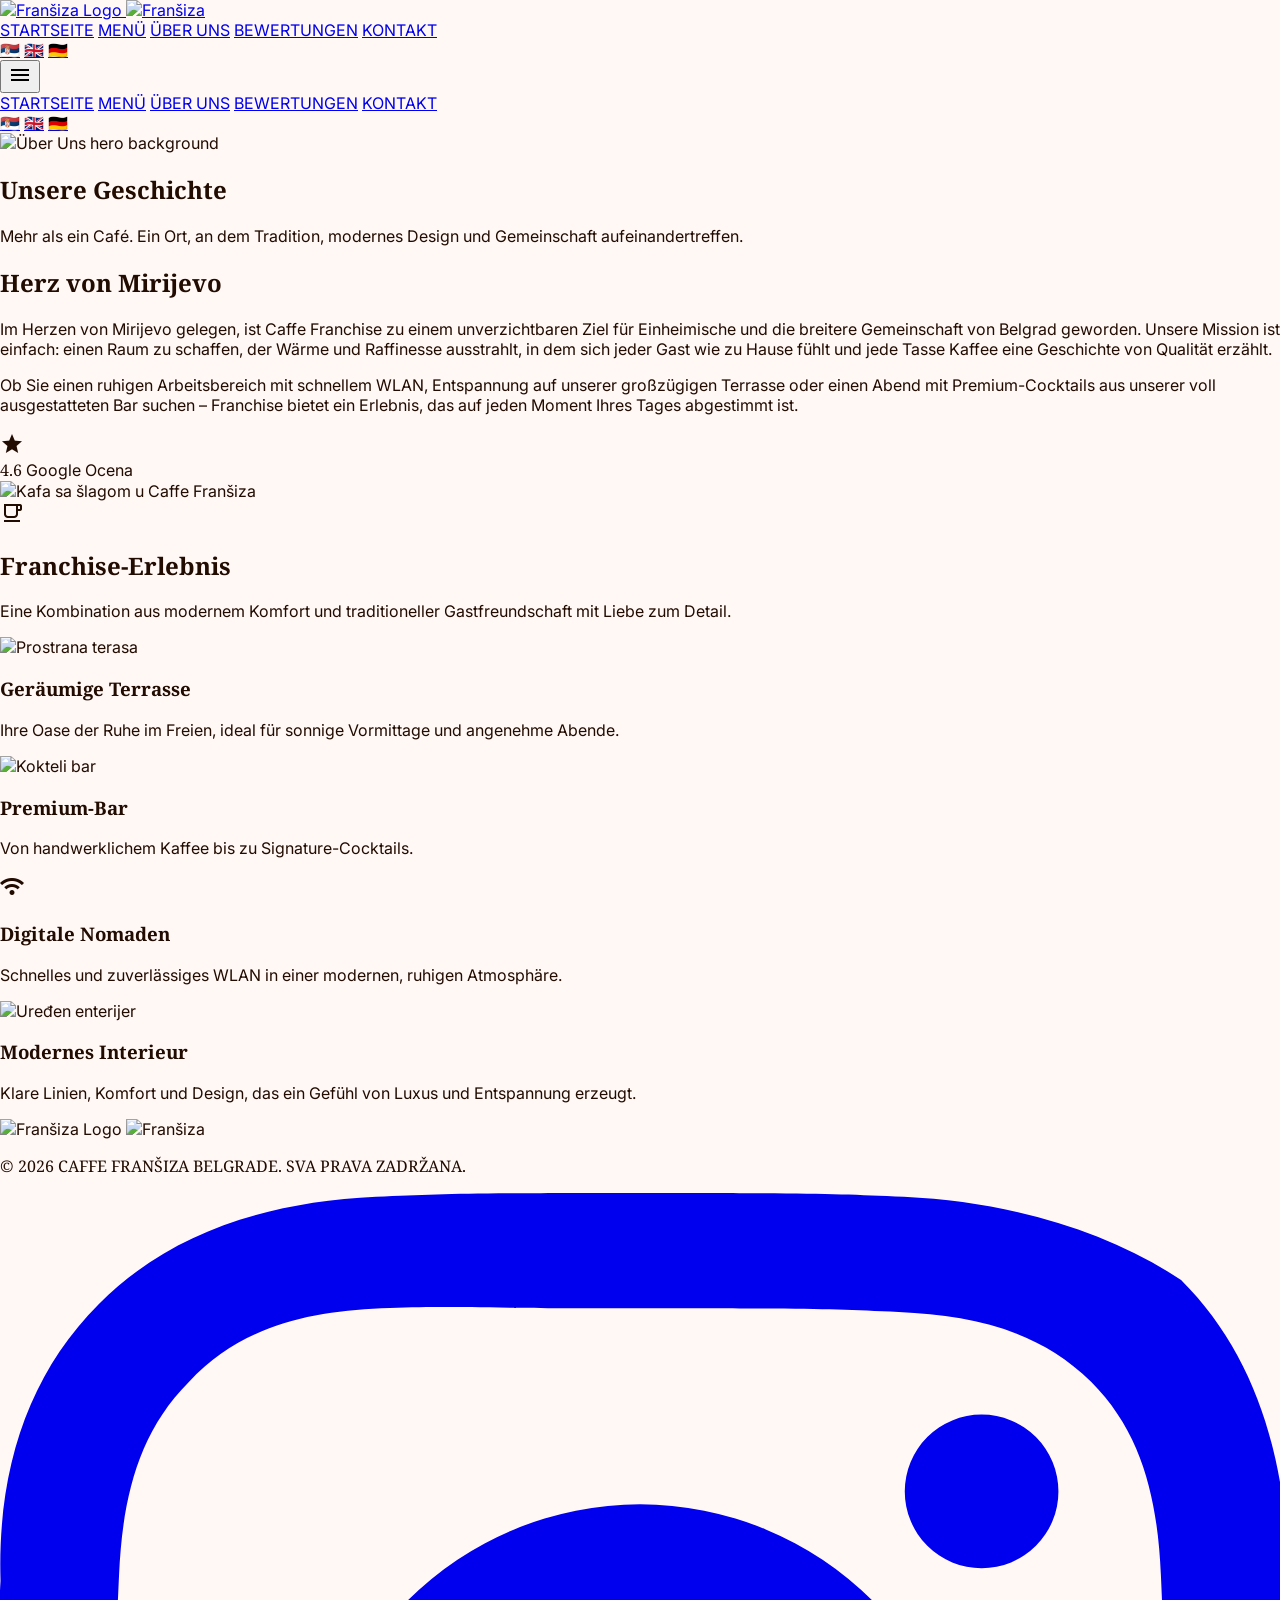
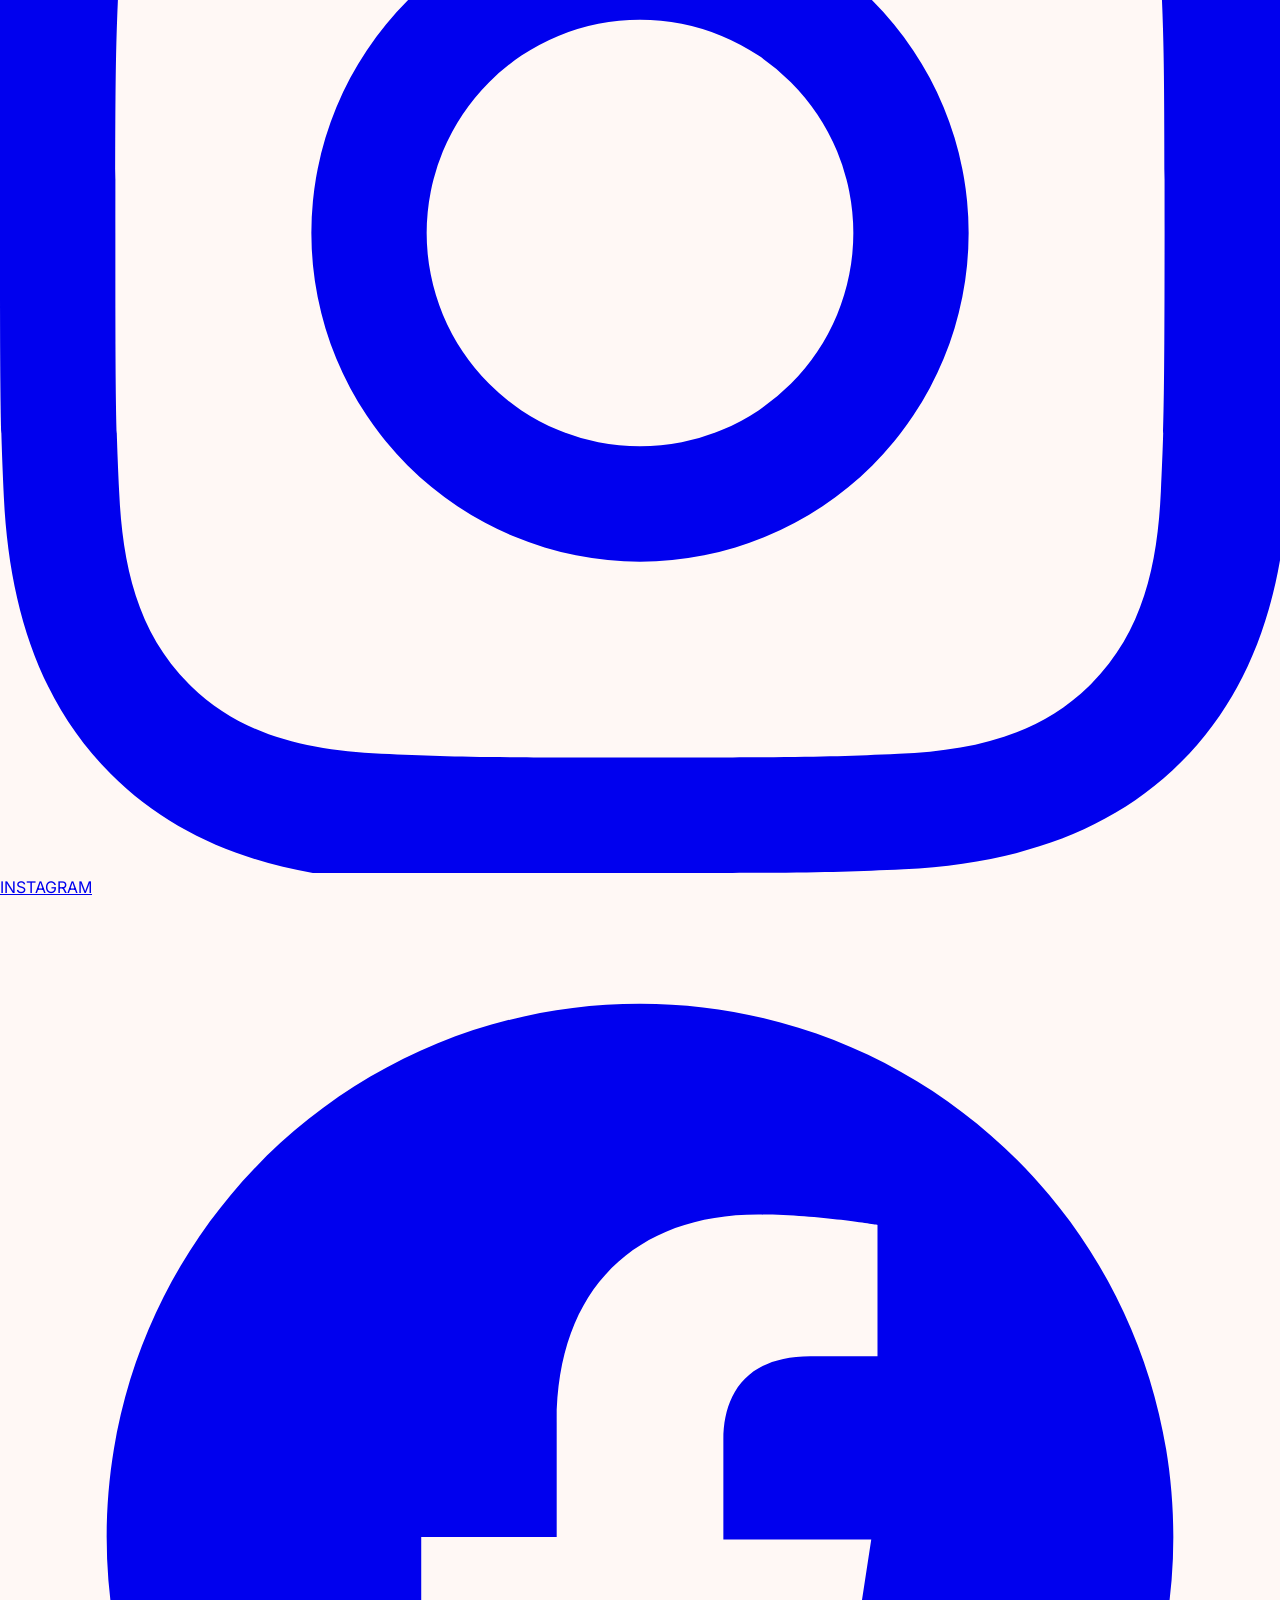
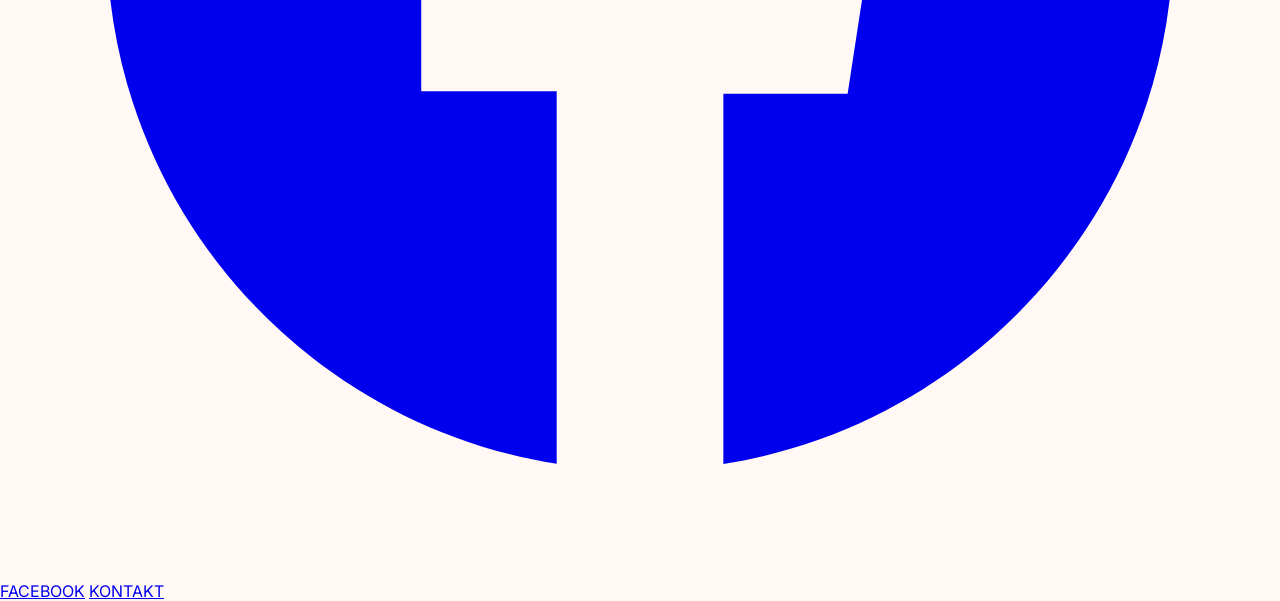
==== commit 6f0f23e0: "Translate remaining Serbian text in about-en and about-de" ====
--- a/about-de.html
+++ b/about-de.html
@@ -90,7 +90,7 @@
             <div class="relative z-10 text-center px-6 max-w-4xl mx-auto">
                 <h1 class="font-serif text-5xl md:text-7xl text-on-primary font-bold mb-6 drop-shadow-lg">Unsere Geschichte</h1>
                 <p class="font-body-lg text-lg md:text-2xl text-on-primary/90 max-w-2xl mx-auto drop-shadow-md leading-relaxed font-light">
-                    Više od kafića. Mesto gde se susreću tradicija, moderan dizajn i zajednica.
+                    Mehr als ein Café. Ein Ort, an dem Tradition, modernes Design und Gemeinschaft aufeinandertreffen.
                 </p>
             </div>
         </section>
@@ -134,7 +134,7 @@
             <div class="text-center mb-16">
                 <h2 class="font-serif text-3xl md:text-4xl text-on-surface font-semibold mb-3">Franchise-Erlebnis</h2>
                 <p class="font-body-md text-base text-on-surface-variant max-w-2xl mx-auto">
-                    Kombinacija modernog komfora i tradicionalne ugostiteljske pažnje prema detaljima.
+                    Eine Kombination aus modernem Komfort und traditioneller Gastfreundschaft mit Liebe zum Detail.
                 </p>
             </div>
             
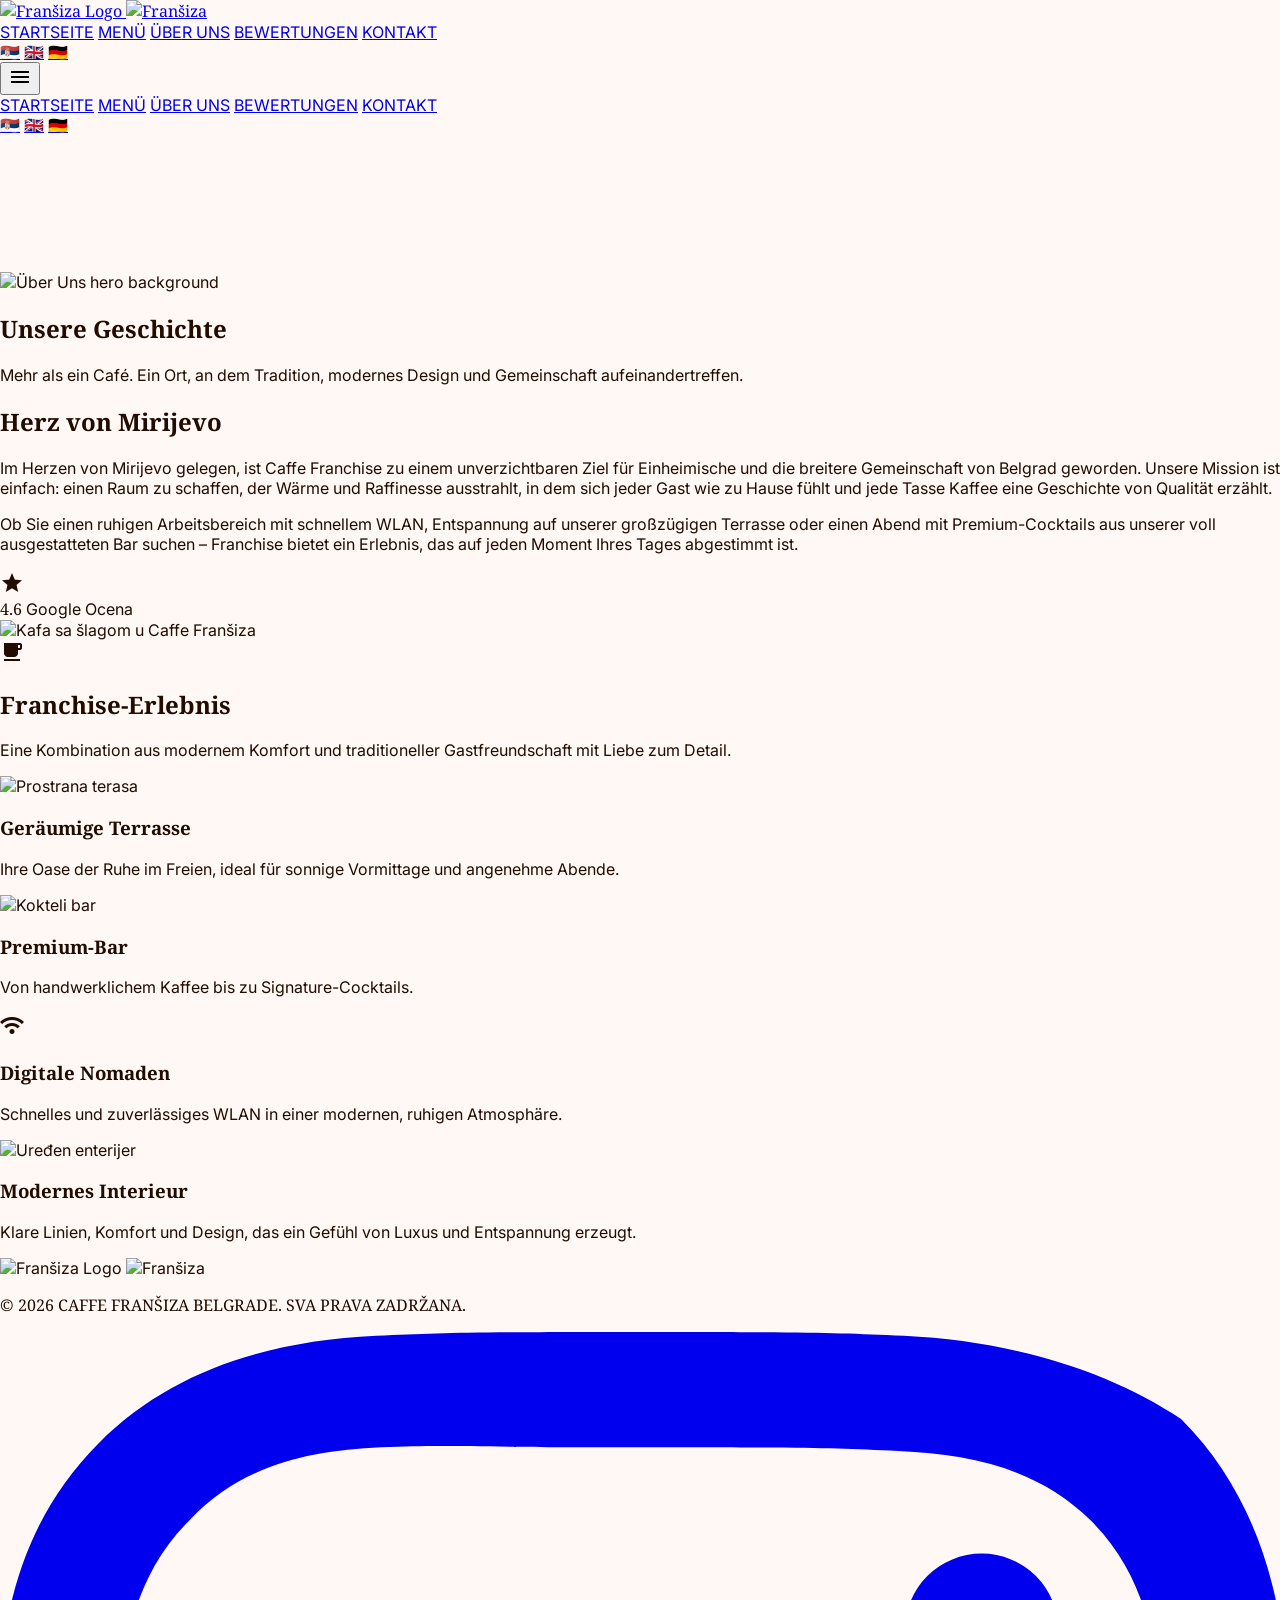
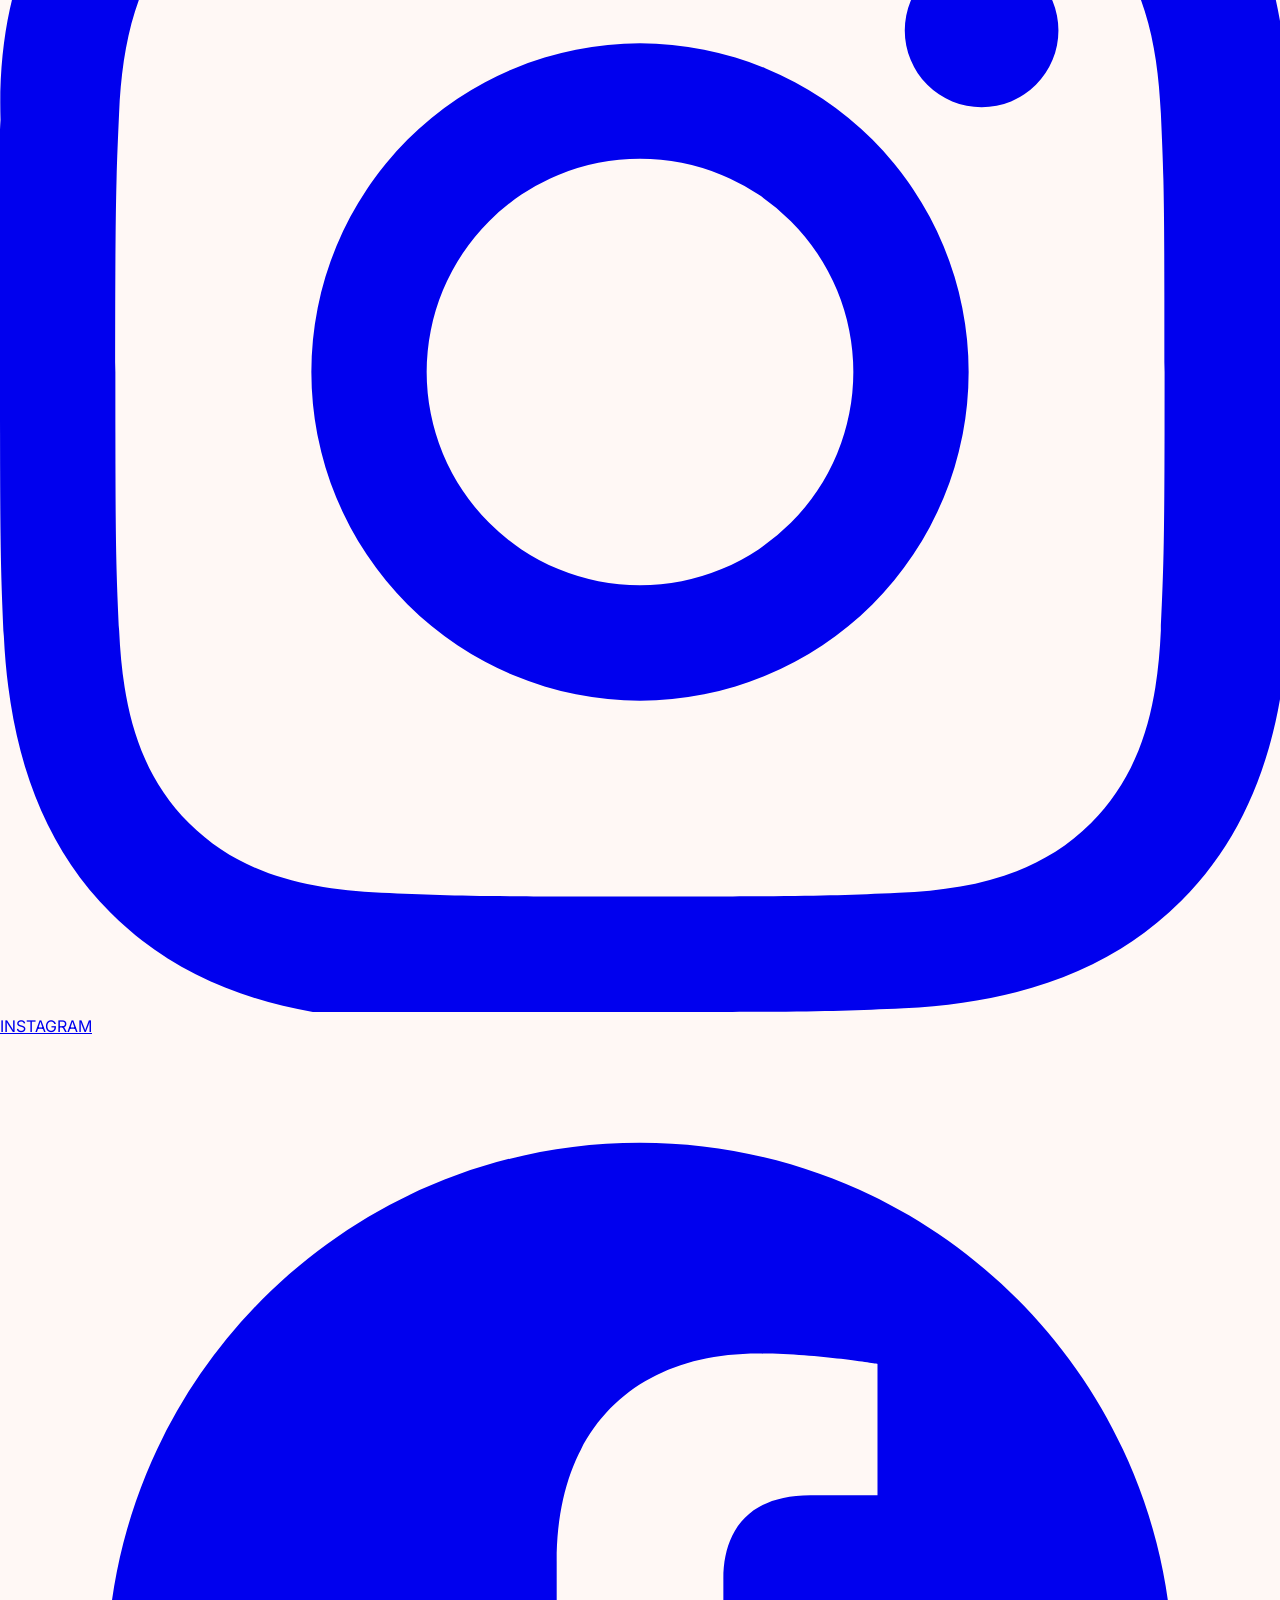
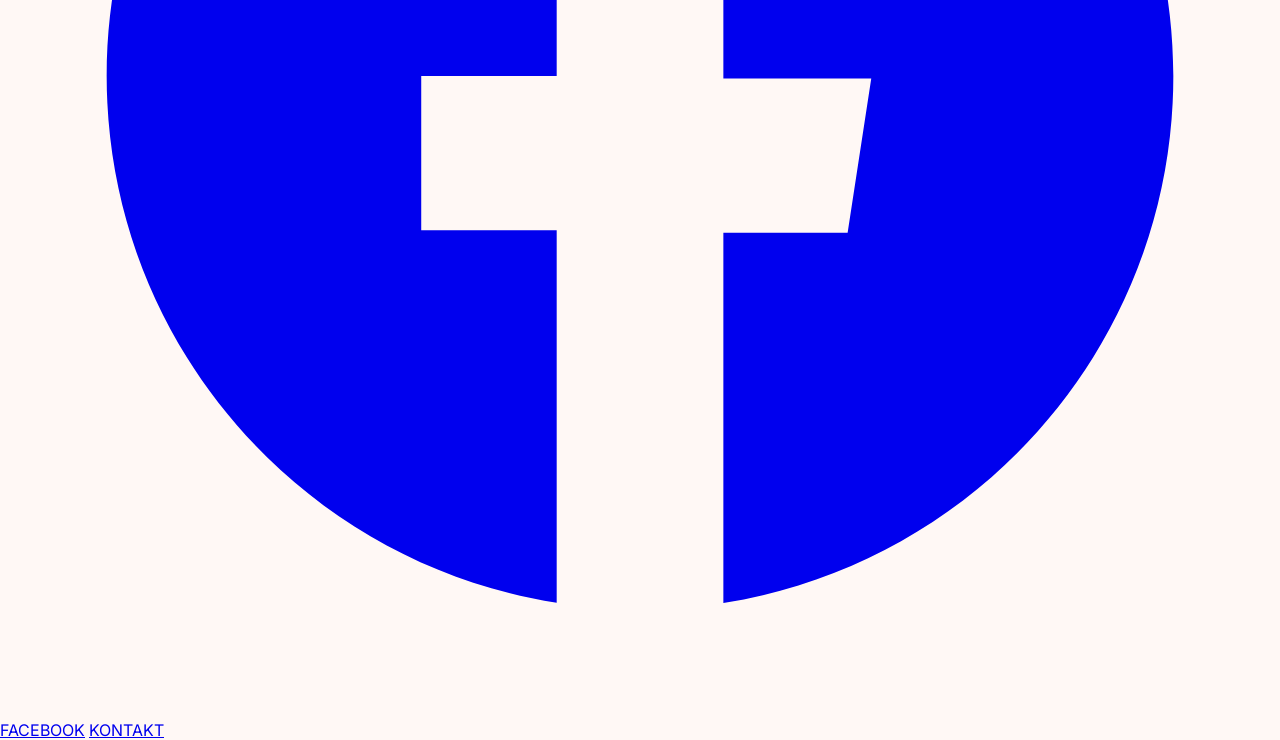
==== commit ca48cbd5: "Standardize all headers, fix nav padding, fix flag links to correct SR pages" ====
--- a/about-de.html
+++ b/about-de.html
@@ -2,14 +2,12 @@
 <html lang="de">
 <head>
     <meta charset="utf-8">
-    <meta content="width=device-width, initial-scale=1.0" name="viewport">
-    <title>Über Uns | Caffe Franchise</title>
-    <!-- Google Web Fonts -->
+    <meta name="viewport" content="width=device-width, initial-scale=1.0">
+    <title>Caffe Franšiza | Über Uns</title>
     <link rel="preconnect" href="https://fonts.googleapis.com">
     <link rel="preconnect" href="https://fonts.gstatic.com" crossorigin>
-    <!-- Material Symbols -->
+    <link href="https://fonts.googleapis.com/css2?family=Inter:wght@400;600;700;800&family=Noto+Serif:wght@400;600;700&display=swap" rel="stylesheet">
     <link href="https://fonts.googleapis.com/css2?family=Material+Symbols+Outlined:wght,FILL@100..700,0..1&display=swap" rel="stylesheet">
-    <!-- Tailwind CSS CDN -->
     <script src="https://cdn.tailwindcss.com?plugins=forms,container-queries"></script>
     <script>
         tailwind.config = {
@@ -17,70 +15,142 @@
             theme: {
                 extend: {
                     colors: {
-                        primary: "#220b01",
+                        "primary-fixed-dim": "#edbca3",
+                        "on-tertiary-fixed": "#1c1c19",
+                        "on-surface": "#231a13",
+                        "surface-container-high": "#f7e5d9",
+                        "on-tertiary-fixed-variant": "#484743",
+                        "on-error": "#ffffff",
+                        "inverse-primary": "#edbca3",
+                        "outline": "#82746d",
+                        "surface-container-highest": "#f1dfd4",
+                        "surface-bright": "#fff8f5",
+                        "surface-variant": "#f1dfd4",
+                        "on-secondary": "#ffffff",
+                        "on-tertiary-container": "#8f8d89",
+                        "tertiary": "#12110f",
+                        "secondary-fixed": "#ffdeab",
+                        "error": "#ba1a1a",
+                        "surface": "#fff8f5",
+                        "background": "#fff8f5",
+                        "surface-container": "#fdeadf",
+                        "on-primary-fixed": "#2e1505",
+                        "on-primary-fixed-variant": "#613f2c",
+                        "on-primary": "#ffffff",
+                        "tertiary-fixed": "#e6e2dd",
+                        "outline-variant": "#d4c3bb",
+                        "on-primary-container": "#af846d",
+                        "on-secondary-container": "#755100",
+                        "surface-container-low": "#fff1e9",
+                        "secondary-fixed-dim": "#f4be5d",
+                        "on-secondary-fixed-variant": "#5f4100",
+                        "on-error-container": "#93000a",
+                        "on-surface-variant": "#50443e",
+                        "primary-fixed": "#ffdbc9",
+                        "surface-container-lowest": "#ffffff",
+                        "on-tertiary": "#ffffff",
+                        "on-secondary-fixed": "#271900",
+                        "surface-tint": "#7b5641",
+                        "secondary": "#7d5700",
+                        "inverse-surface": "#392e27",
+                        "primary": "#220b01",
+                        "tertiary-container": "#272623",
+                        "error-container": "#ffdad6",
                         "primary-container": "#3b1f0e",
-                        secondary: "#7d5700",
+                        "on-background": "#231a13",
+                        "surface-dim": "#e9d7cb",
                         "secondary-container": "#fdc664",
-                        background: "#fff8f5",
-                        surface: "#fff8f5",
-                        "surface-container": "#fdeadf",
-                        "surface-container-low": "#fff1e9",
-                        "surface-container-high": "#f7e5d9",
-                        "surface-container-highest": "#f1dfd4",
-                        "on-primary": "#ffffff",
-                        "on-surface": "#231a13",
-                        "on-surface-variant": "#50443e",
-                        outline: "#82746d",
-                        "outline-variant": "#d4c3bb",
+                        "inverse-on-surface": "#ffede3",
+                        "tertiary-fixed-dim": "#c9c6c1"
+                    },
+                    borderRadius: {
+                        DEFAULT: "0.125rem",
+                        lg: "0.25rem",
+                        xl: "0.5rem",
+                        full: "0.75rem"
+                    },
+                    spacing: {
+                        xl: "80px",
+                        md: "24px",
+                        margin: "64px",
+                        xs: "4px",
+                        lg: "48px",
+                        gutter: "24px",
+                        sm: "12px",
+                        base: "8px"
+                    },
+                    fontFamily: {
+                        "body-lg": ["Inter"],
+                        "label-caps": ["Inter"],
+                        "headline-md": ["Noto Serif"],
+                        "headline-lg": ["Noto Serif"],
+                        "display-xl": ["Noto Serif"],
+                        "body-md": ["Inter"]
+                    },
+                    fontSize: {
+                        "body-lg": ["18px", { lineHeight: "28px", fontWeight: "400" }],
+                        "label-caps": ["12px", { lineHeight: "16px", letterSpacing: "0.1em", fontWeight: "600" }],
+                        "headline-md": ["32px", { lineHeight: "40px", fontWeight: "600" }],
+                        "headline-lg": ["40px", { lineHeight: "48px", letterSpacing: "-0.01em", fontWeight: "600" }],
+                        "display-xl": ["64px", { lineHeight: "72px", letterSpacing: "-0.02em", fontWeight: "700" }],
+                        "body-md": ["16px", { lineHeight: "24px", fontWeight: "400" }]
                     }
                 }
             }
         }
     </script>
-    <!-- Shared Stylesheets -->
+    <style>
+        .material-symbols-outlined { font-variation-settings: 'FILL' 1; }
+    </style>
     <link rel="stylesheet" href="style.css">
+    <style>
+        html { scroll-padding-top: calc(var(--nav-h, 6rem) + 2px); }
+        main { padding-top: calc(var(--nav-h, 6rem) + 2px); }
+    </style>
 </head>
-<body class="bg-[#FFFDF9] text-on-surface antialiased overflow-x-hidden">
+<body class="bg-background text-on-background font-body-md antialiased overflow-x-hidden">
     <!-- Texture Overlay -->
     <div class="fixed inset-0 texture-overlay z-40"></div>
 
     <!-- TopNavBar -->
-    <nav class="fixed top-0 w-full z-50 bg-[#FFFDF9]/90 dark:bg-[#1A0F07]/90 backdrop-blur-md border-b border-[#3B1F0E]/10 dark:border-[#EAE0D5]/10 shadow-sm dark:shadow-none transition-all duration-300">
+        <nav class="fixed top-0 w-full z-50 bg-[#FFFDF9]/90 backdrop-blur-md border-b border-[#3B1F0E]/10 shadow-sm transition-all duration-300">
         <div class="flex justify-between items-center max-w-7xl mx-auto px-8 py-6">
-            <a href="index-de.html" class="flex items-center gap-2">
-                <img src="https://lh3.googleusercontent.com/aida-public/[base64]" alt="Franšiza Logo" class="h-12 w-auto">
-                <img src="https://lh3.googleusercontent.com/aida-public/[base64]" alt="Franšiza" class="h-6 w-auto ml-1 bg-black p-0.5 rounded-sm">
-            </a>
-                                                <div class="hidden md:flex gap-8 items-center">
-                <a class="font-label-caps text-label-caps uppercase tracking-[0.2em] text-[#3B1F0E] dark:text-[#EAE0D5] hover:text-[#C5A059] transition-colors" href="index-de.html">STARTSEITE</a>
-                <a class="font-label-caps text-label-caps uppercase tracking-[0.2em] text-[#3B1F0E] dark:text-[#EAE0D5] hover:text-[#C5A059] transition-colors" href="menu-de.html">MENÜ</a>
+            <div class="text-2xl font-serif font-bold text-[#3B1F0E] tracking-tighter">
+                <a href="index-de.html" class="flex items-center gap-2">
+                    <img alt="Franšiza Logo" class="h-12 w-auto" src="https://lh3.googleusercontent.com/aida-public/[base64]">
+                    <img alt="Franšiza" class="h-6 w-auto ml-1" src="https://lh3.googleusercontent.com/aida-public/[base64]">
+                </a>
+            </div>
+            <div class="hidden md:flex gap-8 items-center">
+                <a class="font-label-caps text-label-caps uppercase tracking-[0.2em] text-[#3B1F0E] hover:text-[#C5A059] transition-colors" href="index-de.html">STARTSEITE</a>
+                <a class="font-label-caps text-label-caps uppercase tracking-[0.2em] text-[#3B1F0E] hover:text-[#C5A059] transition-colors" href="menu-de.html">MENÜ</a>
                 <a class="font-label-caps text-label-caps uppercase tracking-[0.2em] text-[#C5A059] border-b border-[#C5A059] pb-1 hover:opacity-80 transition-opacity" href="about-de.html">ÜBER UNS</a>
-                <a class="font-label-caps text-label-caps uppercase tracking-[0.2em] text-[#3B1F0E] dark:text-[#EAE0D5] hover:text-[#C5A059] transition-colors" href="reviews-de.html">BEWERTUNGEN</a>
-                <a class="font-label-caps text-label-caps uppercase tracking-[0.2em] text-[#3B1F0E] dark:text-[#EAE0D5] hover:text-[#C5A059] transition-colors" href="contact-de.html">KONTAKT</a>
-            </div>
-            <div class="hidden md:flex items-center gap-3">
-                    <a href="about.html" class="text-xl leading-none hover:opacity-80" aria-label="Srpski">🇷🇸</a>
-                    <a href="about-en.html" class="text-xl leading-none hover:opacity-80" aria-label="English">🇬🇧</a>
-                    <a href="about-de.html" class="text-xl leading-none hover:opacity-80" aria-label="Deutsch">🇩🇪</a>
-                </div>
-                                                <button id="mobile-menu-btn" class="md:hidden text-[#3B1F0E] dark:text-[#EAE0D5]">
+                <a class="font-label-caps text-label-caps uppercase tracking-[0.2em] text-[#3B1F0E] hover:text-[#C5A059] transition-colors" href="reviews-de.html">BEWERTUNGEN</a>
+                <a class="font-label-caps text-label-caps uppercase tracking-[0.2em] text-[#3B1F0E] hover:text-[#C5A059] transition-colors" href="contact-de.html">KONTAKT</a>
+            </div>
+                        <div class="hidden md:flex items-center gap-3">
+                <a href="o-nama.html" class="text-xl leading-none hover:opacity-80" aria-label="Srpski">🇷🇸</a>
+                <a href="about-en.html" class="text-xl leading-none hover:opacity-80" aria-label="English">🇬🇧</a>
+                <a href="about-de.html" class="text-xl leading-none hover:opacity-80" aria-label="Deutsch">🇩🇪</a>
+            </div>
+            <button id="mobile-menu-btn" class="md:hidden text-[#3B1F0E]">
                 <span class="material-symbols-outlined text-2xl">menu</span>
             </button>
-        <div id="mobile-menu" class="hidden md:hidden bg-[#FFFDF9] dark:bg-[#1A0F07] border-t border-[#3B1F0E]/10 dark:border-[#EAE0D5]/10 px-8 py-6 space-y-4">
-            <a class="block font-label-caps text-label-caps uppercase tracking-[0.2em] text-[#3B1F0E] dark:text-[#EAE0D5] hover:text-[#C5A059] transition-colors" href="index-de.html">STARTSEITE</a>
-            <a class="block font-label-caps text-label-caps uppercase tracking-[0.2em] text-[#3B1F0E] dark:text-[#EAE0D5] hover:text-[#C5A059] transition-colors" href="menu-de.html">MENÜ</a>
-            <a class="block font-label-caps text-label-caps uppercase tracking-[0.2em] text-[#3B1F0E] dark:text-[#EAE0D5] hover:text-[#C5A059] transition-colors" href="about-de.html">ÜBER UNS</a>
-            <a class="block font-label-caps text-label-caps uppercase tracking-[0.2em] text-[#3B1F0E] dark:text-[#EAE0D5] hover:text-[#C5A059] transition-colors" href="reviews-de.html">BEWERTUNGEN</a>
-            <a class="block font-label-caps text-label-caps uppercase tracking-[0.2em] text-[#3B1F0E] dark:text-[#EAE0D5] hover:text-[#C5A059] transition-colors" href="contact-de.html">KONTAKT</a>
+        </div>
+        <div id="mobile-menu" class="hidden md:hidden bg-[#FFFDF9] border-t border-[#3B1F0E]/10 px-8 py-6 space-y-4">
+            <a class="block font-label-caps text-label-caps uppercase tracking-[0.2em] text-[#3B1F0E] hover:text-[#C5A059] transition-colors" href="index-de.html">STARTSEITE</a>
+            <a class="block font-label-caps text-label-caps uppercase tracking-[0.2em] text-[#3B1F0E] hover:text-[#C5A059] transition-colors" href="menu-de.html">MENÜ</a>
+            <a class="block font-label-caps text-label-caps uppercase tracking-[0.2em] text-[#C5A059] border-b border-[#C5A059] pb-1 hover:opacity-80 transition-opacity" href="about-de.html">ÜBER UNS</a>
+            <a class="block font-label-caps text-label-caps uppercase tracking-[0.2em] text-[#3B1F0E] hover:text-[#C5A059] transition-colors" href="reviews-de.html">BEWERTUNGEN</a>
+            <a class="block font-label-caps text-label-caps uppercase tracking-[0.2em] text-[#3B1F0E] hover:text-[#C5A059] transition-colors" href="contact-de.html">KONTAKT</a>
             <div class="flex items-center justify-center gap-3 py-4 border-t border-outline-variant/20">
-                    <a href="about.html" class="text-2xl leading-none hover:opacity-80" aria-label="Srpski">🇷🇸</a>
-                    <a href="about-en.html" class="text-2xl leading-none hover:opacity-80" aria-label="English">🇬🇧</a>
-                    <a href="about-de.html" class="text-2xl leading-none hover:opacity-80" aria-label="Deutsch">🇩🇪</a>
-                </div>
+                <a href="o-nama.html" class="text-2xl leading-none hover:opacity-80" aria-label="Srpski">🇷🇸</a>
+                <a href="about-en.html" class="text-2xl leading-none hover:opacity-80" aria-label="English">🇬🇧</a>
+                <a href="about-de.html" class="text-2xl leading-none hover:opacity-80" aria-label="Deutsch">🇩🇪</a>
+            </div>
         </div>
     </nav>
-
-
+    <main>
     <!-- Hero Section -->
         <section class="relative min-h-[500px] md:min-h-[600px] flex items-center justify-center bg-surface-container-low overflow-hidden border-b border-outline-variant">
             <div class="absolute inset-0 z-0">
@@ -206,5 +276,19 @@
 
     <!-- Shared Javascript -->
     <script src="app.js"></script>
+    <script>
+        (function(){
+            var btn = document.getElementById('mobile-menu-btn');
+            var menu = document.getElementById('mobile-menu');
+            if(btn && menu){ btn.addEventListener('click', function(){ menu.classList.toggle('hidden'); }); }
+            function updateNavHeight(){
+                var nav = document.querySelector('nav');
+                if(!nav) return;
+                document.documentElement.style.setProperty('--nav-h', nav.getBoundingClientRect().height + 'px');
+            }
+            window.addEventListener('load', updateNavHeight);
+            window.addEventListener('resize', function(){ clearTimeout(window._nt); window._nt = setTimeout(updateNavHeight, 120); });
+        })();
+    </script>
 </body>
 </html>
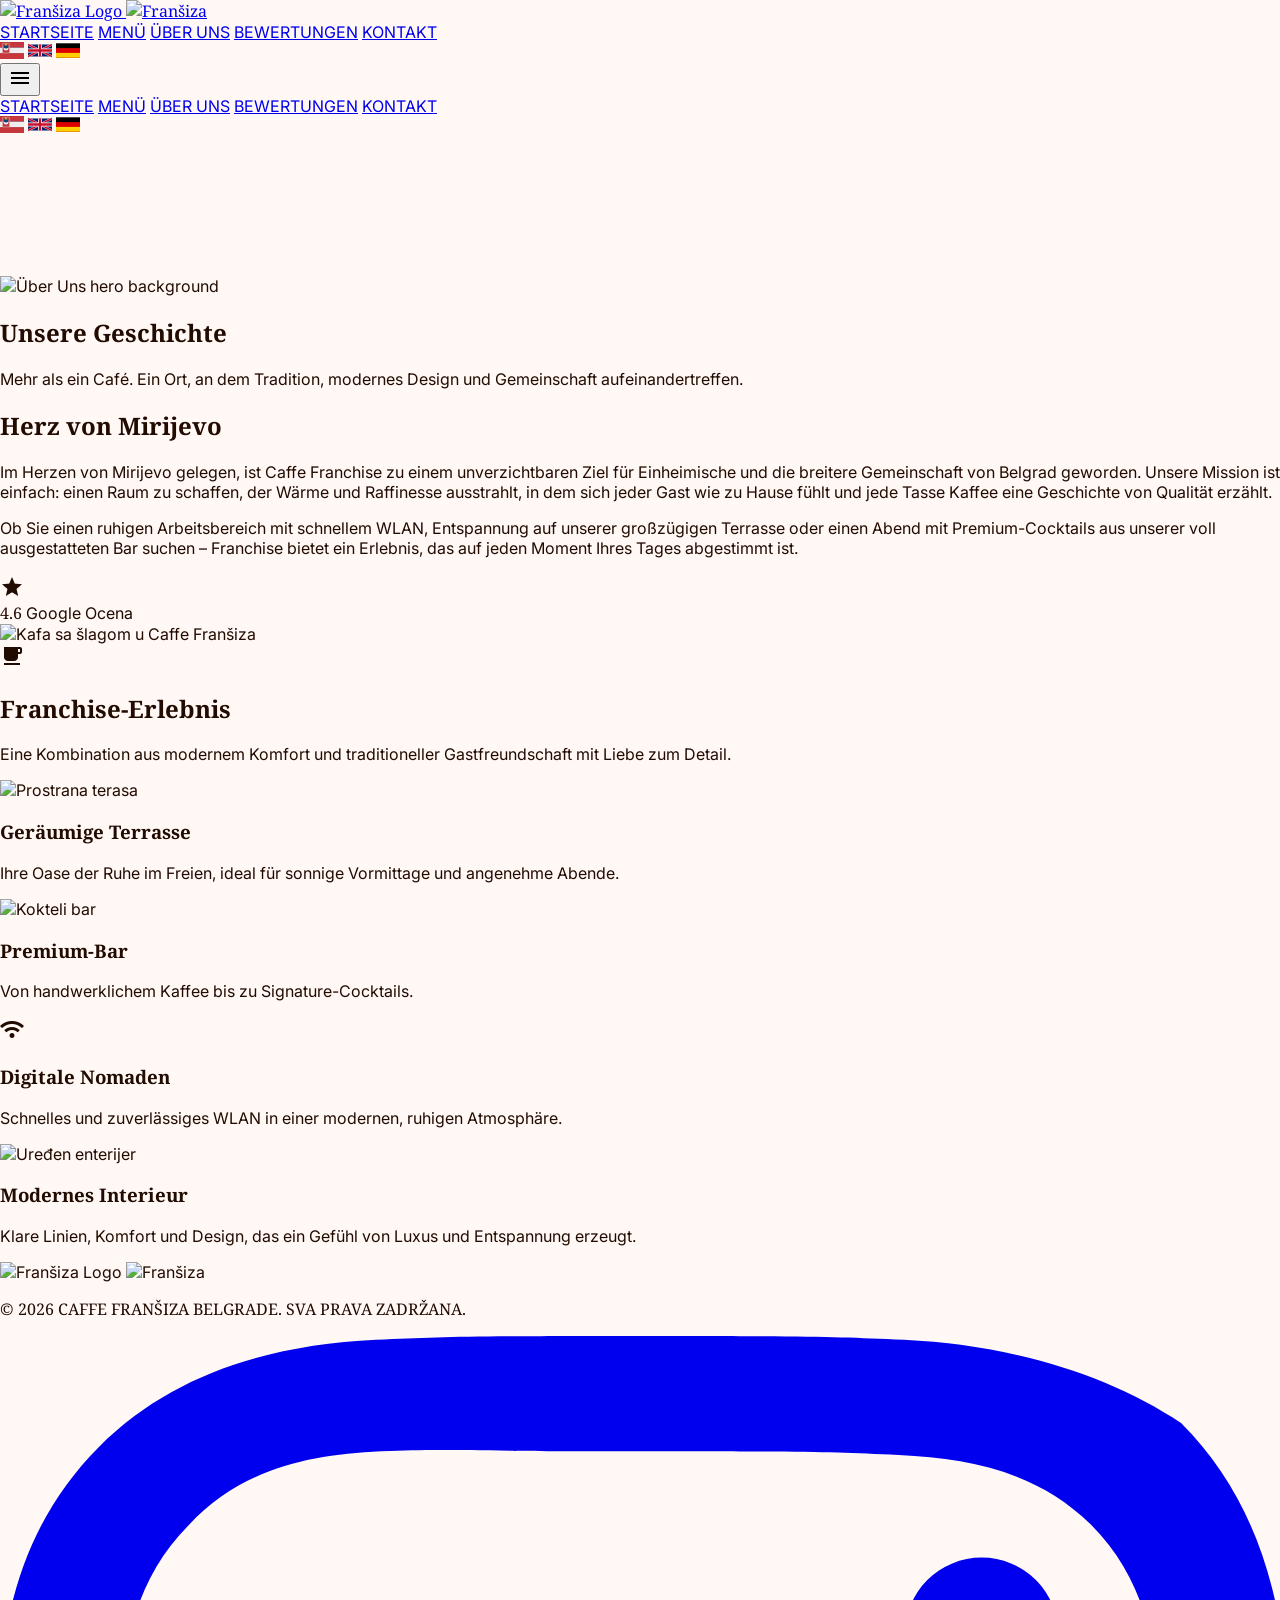
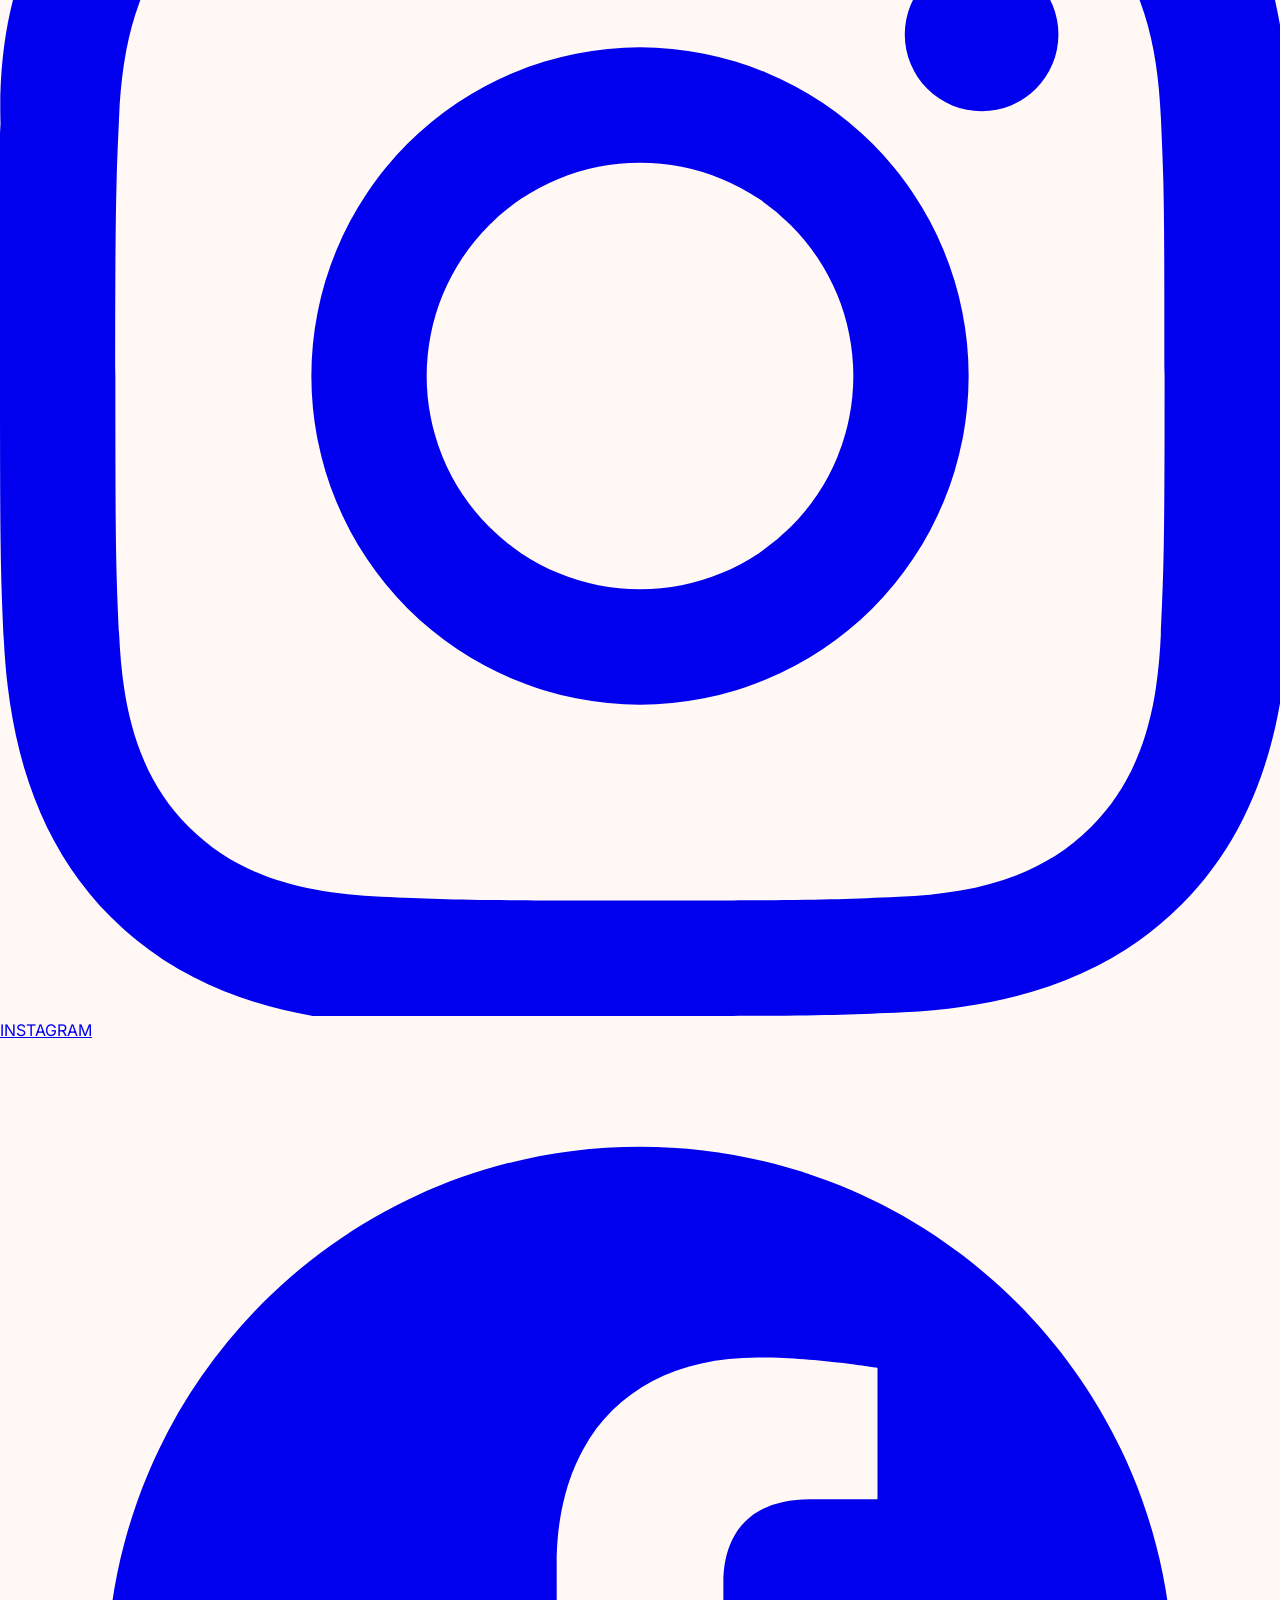
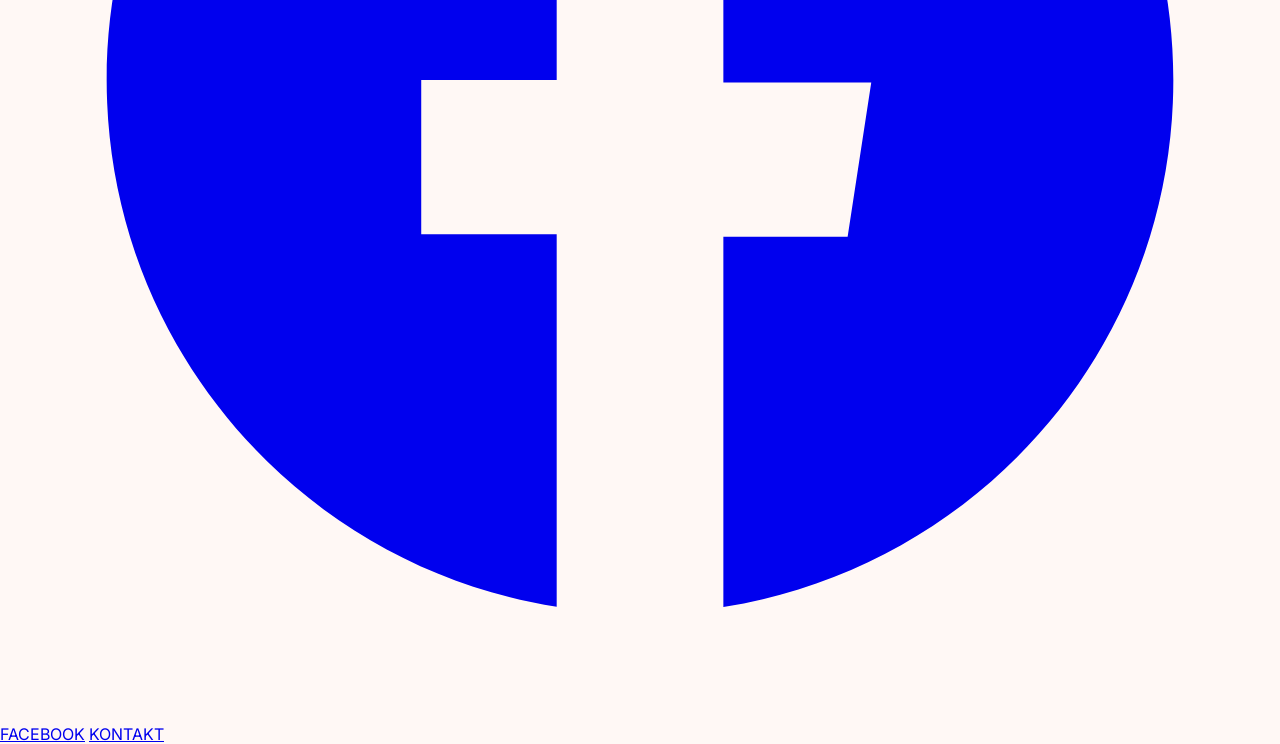
==== commit f068615c: "Replace emoji flags with inline SVG flags - fixes Edge/Chrome display" ====
--- a/about-de.html
+++ b/about-de.html
@@ -128,10 +128,33 @@
                 <a class="font-label-caps text-label-caps uppercase tracking-[0.2em] text-[#3B1F0E] hover:text-[#C5A059] transition-colors" href="reviews-de.html">BEWERTUNGEN</a>
                 <a class="font-label-caps text-label-caps uppercase tracking-[0.2em] text-[#3B1F0E] hover:text-[#C5A059] transition-colors" href="contact-de.html">KONTAKT</a>
             </div>
-                        <div class="hidden md:flex items-center gap-3">
-                <a href="o-nama.html" class="text-xl leading-none hover:opacity-80" aria-label="Srpski">🇷🇸</a>
-                <a href="about-en.html" class="text-xl leading-none hover:opacity-80" aria-label="English">🇬🇧</a>
-                <a href="about-de.html" class="text-xl leading-none hover:opacity-80" aria-label="Deutsch">🇩🇪</a>
+                        <div class="hidden md:flex items-center gap-2">
+                <a href="o-nama.html" class="leading-none hover:opacity-70 transition-opacity" aria-label="Srpski"><svg xmlns="http://www.w3.org/2000/svg" viewBox="0 0 20 14" width="24" height="17">
+  <rect width="20" height="14" fill="#C6363C"/>
+  <rect width="20" height="9.33" fill="#0C4076"/>
+  <rect width="20" height="4.67" fill="#C6363C"/>
+  <rect y="4.67" width="20" height="4.67" fill="#EEE"/>
+  <rect y="9.33" width="20" height="4.67" fill="#C6363C"/>
+  <g transform="translate(2,1)">
+    <rect x="0" y="0" width="6" height="8" rx="0.5" fill="#C6363C" stroke="#EEE" stroke-width="0.3"/>
+    <path d="M1,2 Q3,0.5 5,2 L5,5 Q3,7 1,5 Z" fill="#EEE"/>
+    <path d="M1,2 Q3,0.5 5,2 L5,3.5 Q3,5 1,3.5 Z" fill="#0C4076"/>
+    <circle cx="3" cy="1.2" r="0.7" fill="#FFD700"/>
+    <path d="M2.3,0.6 L3,0 L3.7,0.6" fill="none" stroke="#FFD700" stroke-width="0.3"/>
+  </g>
+</svg></a>
+                <a href="about-en.html" class="leading-none hover:opacity-70 transition-opacity" aria-label="English"><svg xmlns="http://www.w3.org/2000/svg" viewBox="0 0 60 30" width="24" height="17">
+  <rect width="60" height="30" fill="#012169"/>
+  <path d="M0,0 L60,30 M60,0 L0,30" stroke="#fff" stroke-width="6"/>
+  <path d="M0,0 L60,30 M60,0 L0,30" stroke="#C8102E" stroke-width="4"/>
+  <path d="M30,0 V30 M0,15 H60" stroke="#fff" stroke-width="10"/>
+  <path d="M30,0 V30 M0,15 H60" stroke="#C8102E" stroke-width="6"/>
+</svg></a>
+                <a href="about-de.html" class="leading-none hover:opacity-70 transition-opacity" aria-label="Deutsch"><svg xmlns="http://www.w3.org/2000/svg" viewBox="0 0 5 3" width="24" height="17">
+  <rect width="5" height="3" fill="#000"/>
+  <rect y="1" width="5" height="2" fill="#D00"/>
+  <rect y="2" width="5" height="1" fill="#FFCE00"/>
+</svg></a>
             </div>
             <button id="mobile-menu-btn" class="md:hidden text-[#3B1F0E]">
                 <span class="material-symbols-outlined text-2xl">menu</span>
@@ -144,9 +167,32 @@
             <a class="block font-label-caps text-label-caps uppercase tracking-[0.2em] text-[#3B1F0E] hover:text-[#C5A059] transition-colors" href="reviews-de.html">BEWERTUNGEN</a>
             <a class="block font-label-caps text-label-caps uppercase tracking-[0.2em] text-[#3B1F0E] hover:text-[#C5A059] transition-colors" href="contact-de.html">KONTAKT</a>
             <div class="flex items-center justify-center gap-3 py-4 border-t border-outline-variant/20">
-                <a href="o-nama.html" class="text-2xl leading-none hover:opacity-80" aria-label="Srpski">🇷🇸</a>
-                <a href="about-en.html" class="text-2xl leading-none hover:opacity-80" aria-label="English">🇬🇧</a>
-                <a href="about-de.html" class="text-2xl leading-none hover:opacity-80" aria-label="Deutsch">🇩🇪</a>
+                <a href="o-nama.html" class="leading-none hover:opacity-70 transition-opacity" aria-label="Srpski"><svg xmlns="http://www.w3.org/2000/svg" viewBox="0 0 20 14" width="24" height="17">
+  <rect width="20" height="14" fill="#C6363C"/>
+  <rect width="20" height="9.33" fill="#0C4076"/>
+  <rect width="20" height="4.67" fill="#C6363C"/>
+  <rect y="4.67" width="20" height="4.67" fill="#EEE"/>
+  <rect y="9.33" width="20" height="4.67" fill="#C6363C"/>
+  <g transform="translate(2,1)">
+    <rect x="0" y="0" width="6" height="8" rx="0.5" fill="#C6363C" stroke="#EEE" stroke-width="0.3"/>
+    <path d="M1,2 Q3,0.5 5,2 L5,5 Q3,7 1,5 Z" fill="#EEE"/>
+    <path d="M1,2 Q3,0.5 5,2 L5,3.5 Q3,5 1,3.5 Z" fill="#0C4076"/>
+    <circle cx="3" cy="1.2" r="0.7" fill="#FFD700"/>
+    <path d="M2.3,0.6 L3,0 L3.7,0.6" fill="none" stroke="#FFD700" stroke-width="0.3"/>
+  </g>
+</svg></a>
+                <a href="about-en.html" class="leading-none hover:opacity-70 transition-opacity" aria-label="English"><svg xmlns="http://www.w3.org/2000/svg" viewBox="0 0 60 30" width="24" height="17">
+  <rect width="60" height="30" fill="#012169"/>
+  <path d="M0,0 L60,30 M60,0 L0,30" stroke="#fff" stroke-width="6"/>
+  <path d="M0,0 L60,30 M60,0 L0,30" stroke="#C8102E" stroke-width="4"/>
+  <path d="M30,0 V30 M0,15 H60" stroke="#fff" stroke-width="10"/>
+  <path d="M30,0 V30 M0,15 H60" stroke="#C8102E" stroke-width="6"/>
+</svg></a>
+                <a href="about-de.html" class="leading-none hover:opacity-70 transition-opacity" aria-label="Deutsch"><svg xmlns="http://www.w3.org/2000/svg" viewBox="0 0 5 3" width="24" height="17">
+  <rect width="5" height="3" fill="#000"/>
+  <rect y="1" width="5" height="2" fill="#D00"/>
+  <rect y="2" width="5" height="1" fill="#FFCE00"/>
+</svg></a>
             </div>
         </div>
     </nav>
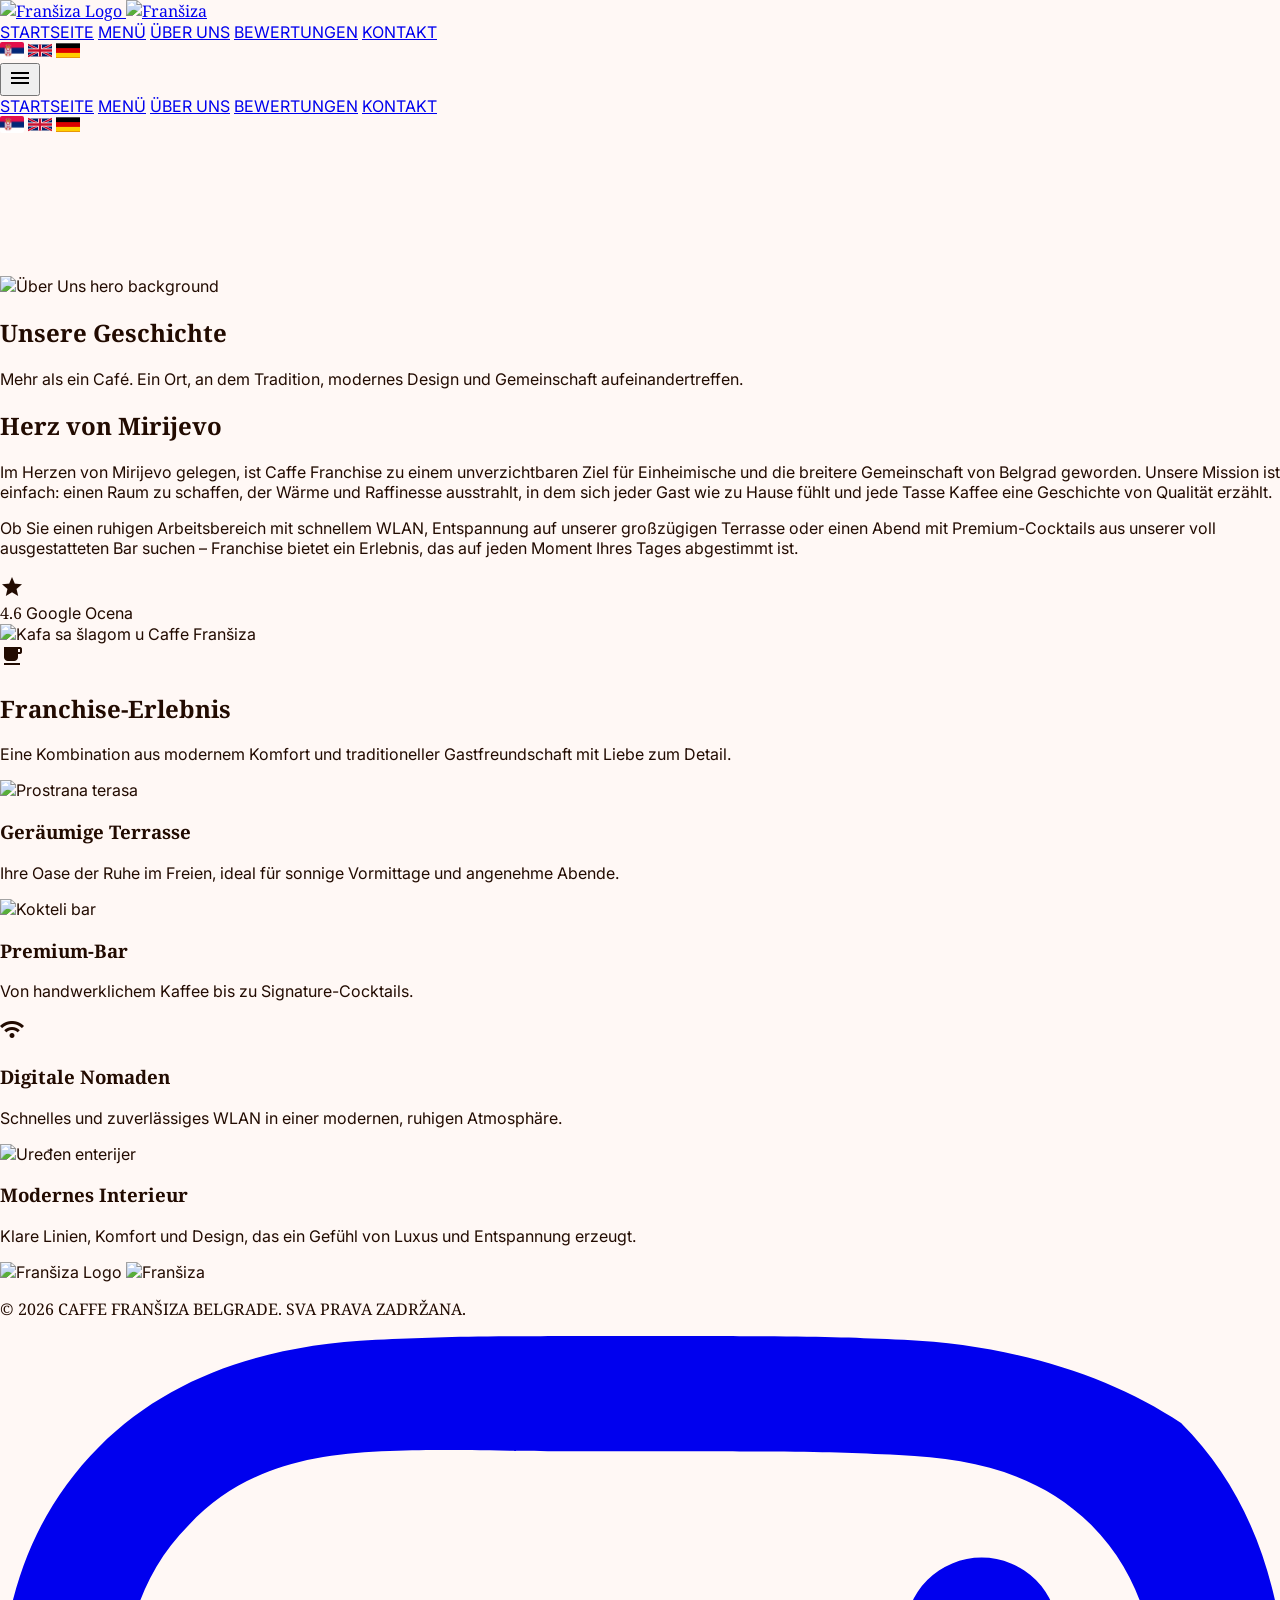
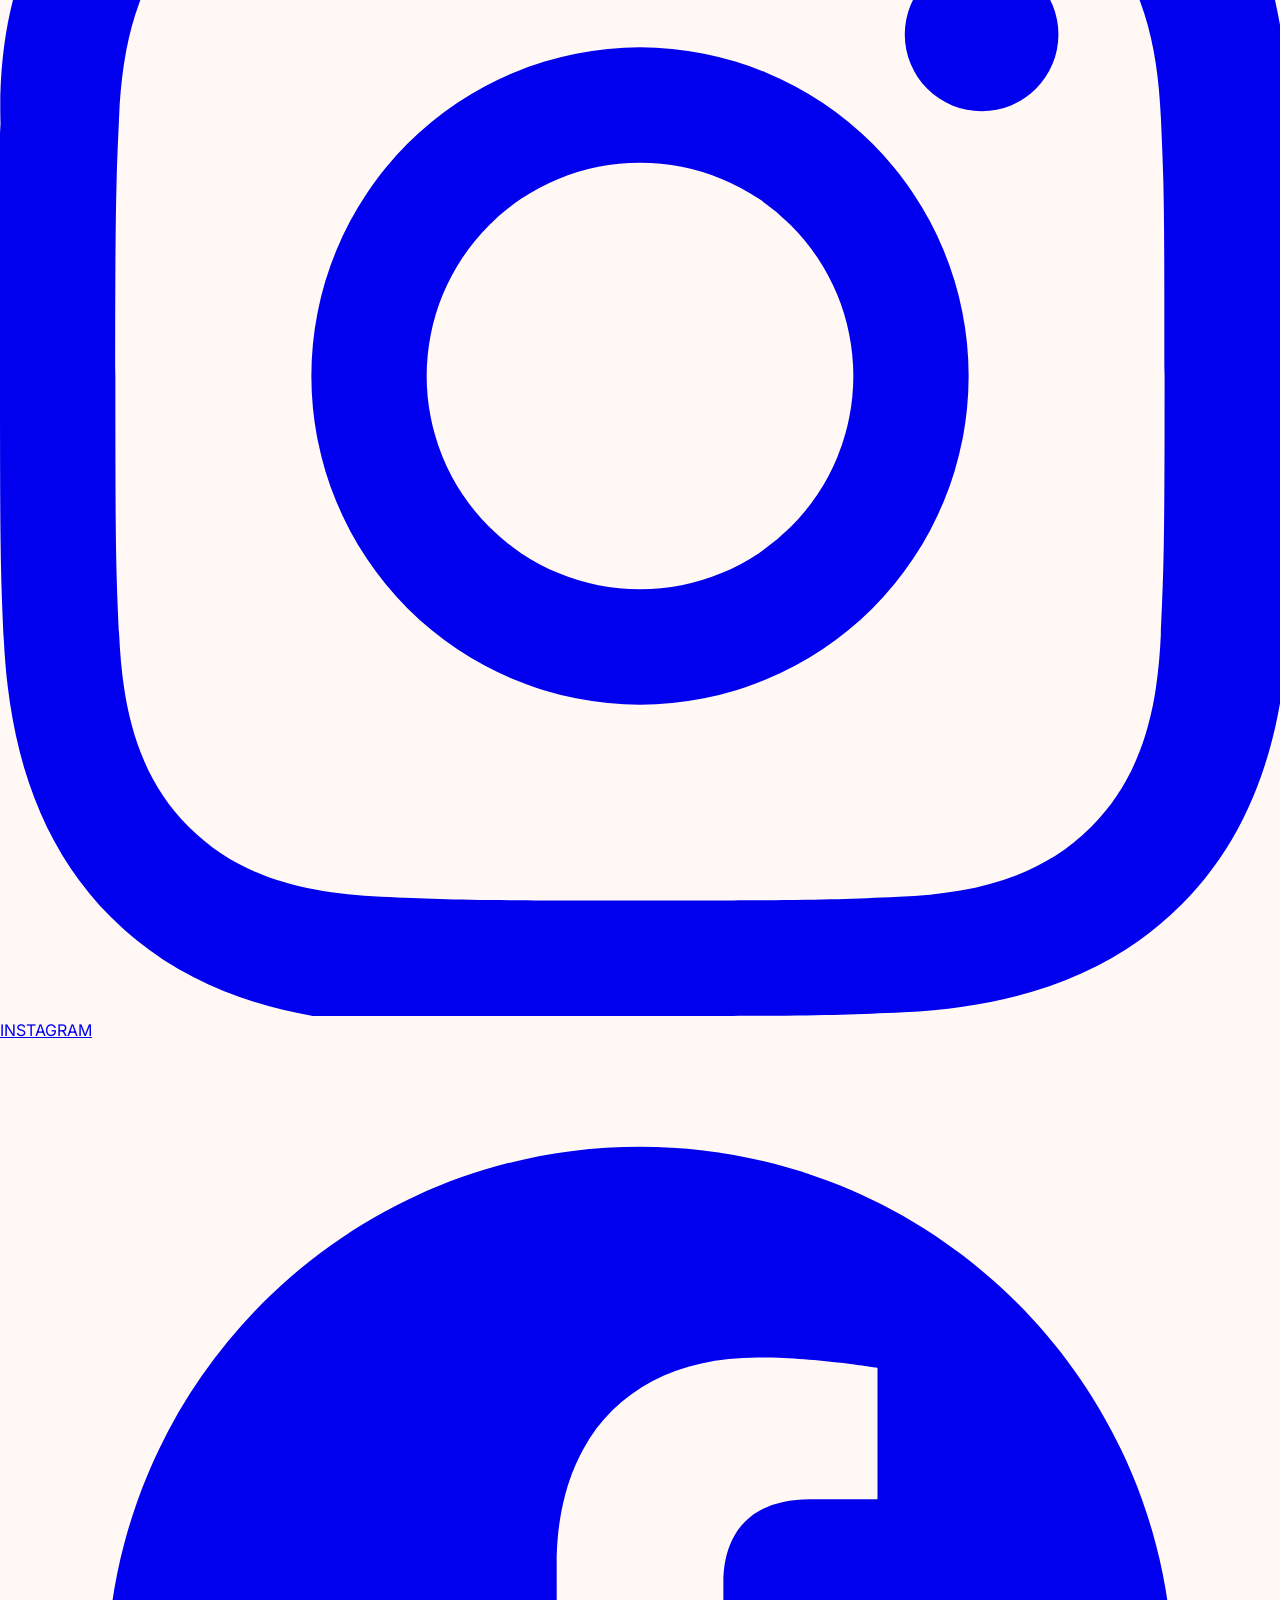
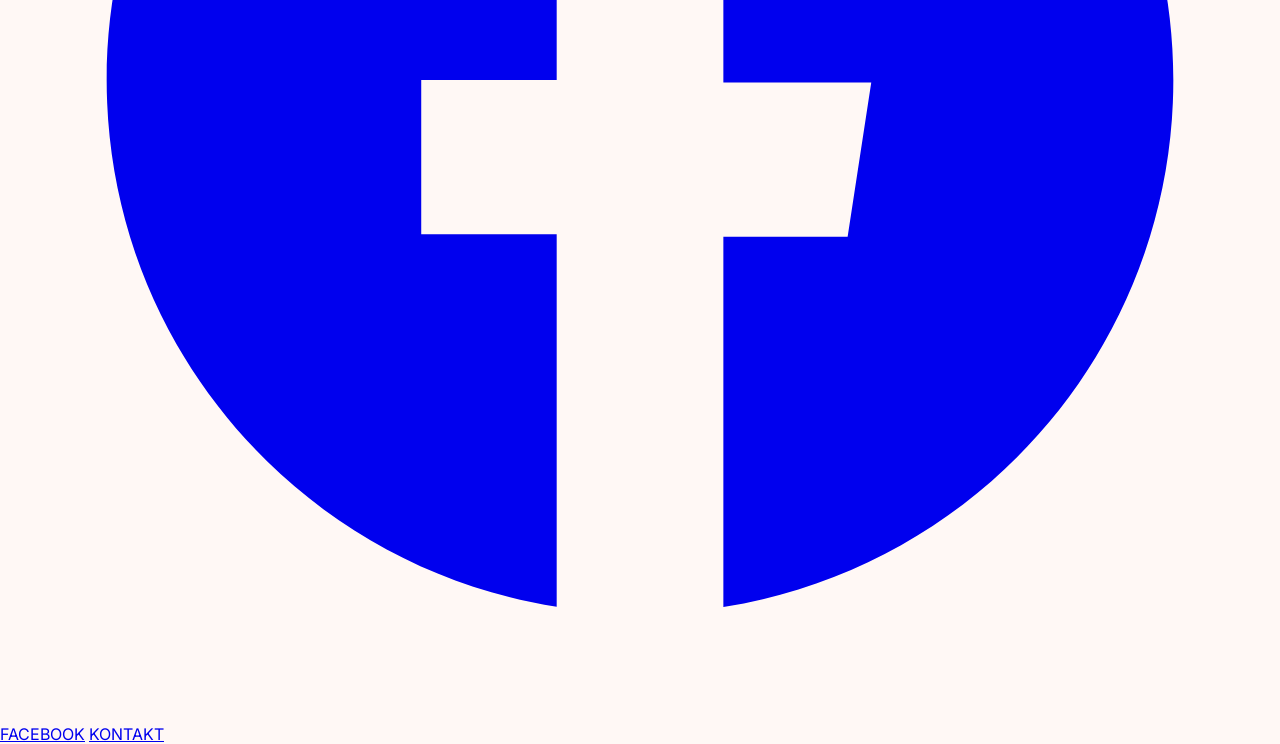
==== commit ceddc451: "Use real Serbian flag photo instead of SVG" ====
--- a/about-de.html
+++ b/about-de.html
@@ -129,20 +129,7 @@
                 <a class="font-label-caps text-label-caps uppercase tracking-[0.2em] text-[#3B1F0E] hover:text-[#C5A059] transition-colors" href="contact-de.html">KONTAKT</a>
             </div>
                         <div class="hidden md:flex items-center gap-2">
-                <a href="o-nama.html" class="leading-none hover:opacity-70 transition-opacity" aria-label="Srpski"><svg xmlns="http://www.w3.org/2000/svg" viewBox="0 0 20 14" width="24" height="17">
-  <rect width="20" height="14" fill="#C6363C"/>
-  <rect width="20" height="9.33" fill="#0C4076"/>
-  <rect width="20" height="4.67" fill="#C6363C"/>
-  <rect y="4.67" width="20" height="4.67" fill="#EEE"/>
-  <rect y="9.33" width="20" height="4.67" fill="#C6363C"/>
-  <g transform="translate(2,1)">
-    <rect x="0" y="0" width="6" height="8" rx="0.5" fill="#C6363C" stroke="#EEE" stroke-width="0.3"/>
-    <path d="M1,2 Q3,0.5 5,2 L5,5 Q3,7 1,5 Z" fill="#EEE"/>
-    <path d="M1,2 Q3,0.5 5,2 L5,3.5 Q3,5 1,3.5 Z" fill="#0C4076"/>
-    <circle cx="3" cy="1.2" r="0.7" fill="#FFD700"/>
-    <path d="M2.3,0.6 L3,0 L3.7,0.6" fill="none" stroke="#FFD700" stroke-width="0.3"/>
-  </g>
-</svg></a>
+                <a href="o-nama.html" class="leading-none hover:opacity-70 transition-opacity" aria-label="Srpski"><img src="assets/flag-sr.png" alt="Srpski" width="24" height="17" style="object-fit:cover;border-radius:2px;"></a>
                 <a href="about-en.html" class="leading-none hover:opacity-70 transition-opacity" aria-label="English"><svg xmlns="http://www.w3.org/2000/svg" viewBox="0 0 60 30" width="24" height="17">
   <rect width="60" height="30" fill="#012169"/>
   <path d="M0,0 L60,30 M60,0 L0,30" stroke="#fff" stroke-width="6"/>
@@ -167,20 +154,7 @@
             <a class="block font-label-caps text-label-caps uppercase tracking-[0.2em] text-[#3B1F0E] hover:text-[#C5A059] transition-colors" href="reviews-de.html">BEWERTUNGEN</a>
             <a class="block font-label-caps text-label-caps uppercase tracking-[0.2em] text-[#3B1F0E] hover:text-[#C5A059] transition-colors" href="contact-de.html">KONTAKT</a>
             <div class="flex items-center justify-center gap-3 py-4 border-t border-outline-variant/20">
-                <a href="o-nama.html" class="leading-none hover:opacity-70 transition-opacity" aria-label="Srpski"><svg xmlns="http://www.w3.org/2000/svg" viewBox="0 0 20 14" width="24" height="17">
-  <rect width="20" height="14" fill="#C6363C"/>
-  <rect width="20" height="9.33" fill="#0C4076"/>
-  <rect width="20" height="4.67" fill="#C6363C"/>
-  <rect y="4.67" width="20" height="4.67" fill="#EEE"/>
-  <rect y="9.33" width="20" height="4.67" fill="#C6363C"/>
-  <g transform="translate(2,1)">
-    <rect x="0" y="0" width="6" height="8" rx="0.5" fill="#C6363C" stroke="#EEE" stroke-width="0.3"/>
-    <path d="M1,2 Q3,0.5 5,2 L5,5 Q3,7 1,5 Z" fill="#EEE"/>
-    <path d="M1,2 Q3,0.5 5,2 L5,3.5 Q3,5 1,3.5 Z" fill="#0C4076"/>
-    <circle cx="3" cy="1.2" r="0.7" fill="#FFD700"/>
-    <path d="M2.3,0.6 L3,0 L3.7,0.6" fill="none" stroke="#FFD700" stroke-width="0.3"/>
-  </g>
-</svg></a>
+                <a href="o-nama.html" class="leading-none hover:opacity-70 transition-opacity" aria-label="Srpski"><img src="assets/flag-sr.png" alt="Srpski" width="24" height="17" style="object-fit:cover;border-radius:2px;"></a>
                 <a href="about-en.html" class="leading-none hover:opacity-70 transition-opacity" aria-label="English"><svg xmlns="http://www.w3.org/2000/svg" viewBox="0 0 60 30" width="24" height="17">
   <rect width="60" height="30" fill="#012169"/>
   <path d="M0,0 L60,30 M60,0 L0,30" stroke="#fff" stroke-width="6"/>
